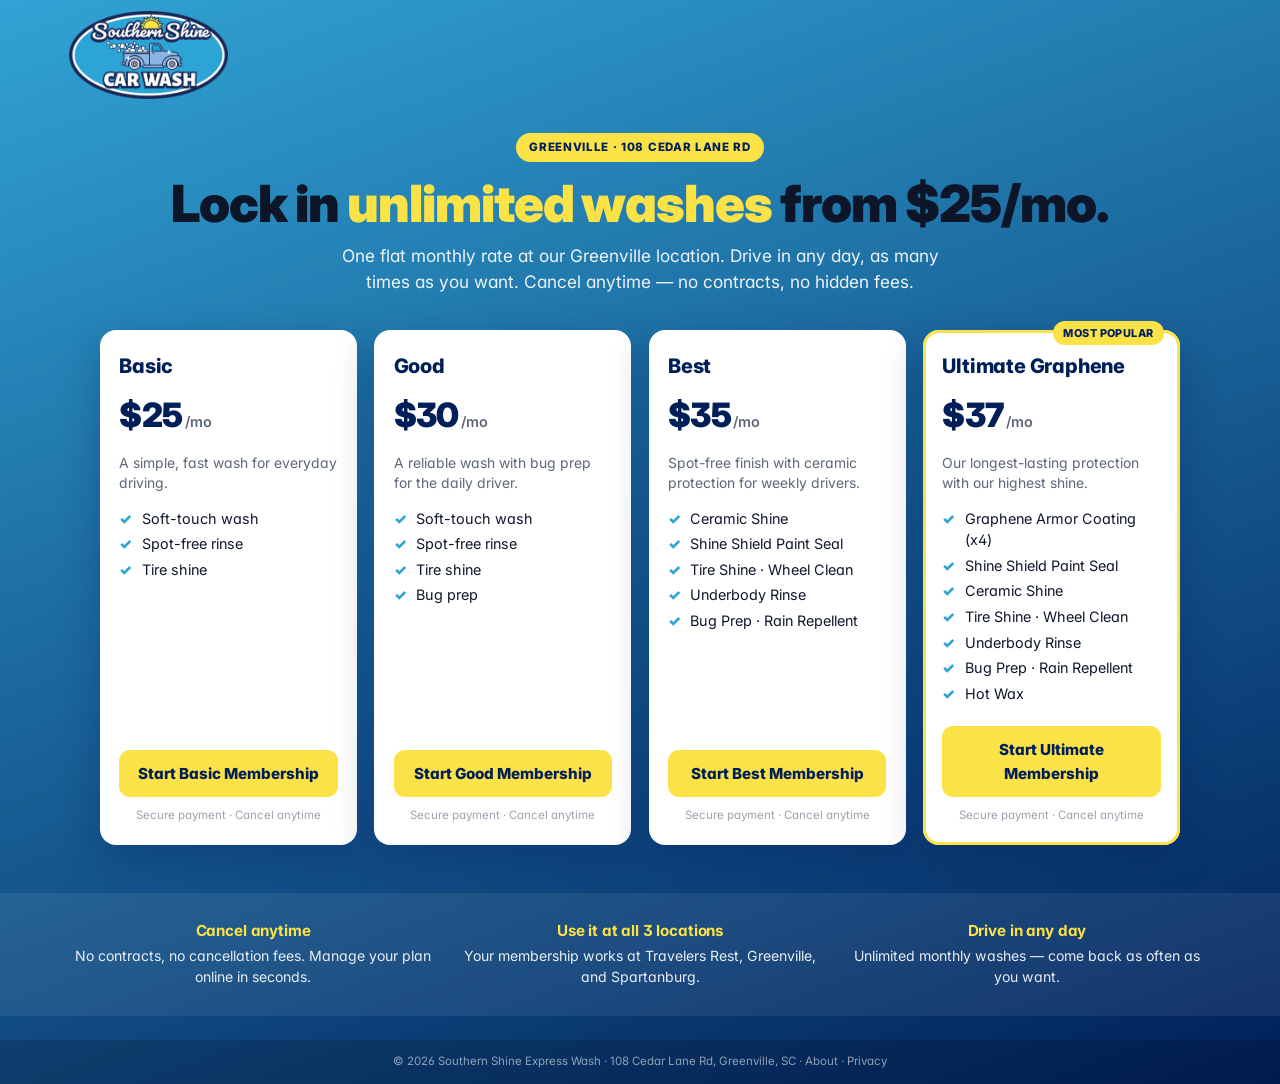
==== membership-greenville.html @ 7e774f45 "feat(membership): post-Free-Wash conversion pages (BENTON+SPAR vs Greenville) After Free Wash form s" ====
<!doctype html>
<html lang="en">
<head>
<meta charset="utf-8" />
<meta name="viewport" content="width=device-width, initial-scale=1" />
<title>Lock in Unlimited Washes — Greenville | Southern Shine Express</title>
<meta name="description" content="Your free wash is on its way. Lock in unlimited washes at our Greenville Cedar Lane location — Ultimate, Best, Good, or Basic from $25/mo. Cancel anytime." />
<meta name="color-scheme" content="light" />
<link rel="preconnect" href="https://fonts.googleapis.com" />
<link rel="preconnect" href="https://fonts.gstatic.com" crossorigin />
<link rel="stylesheet" href="https://fonts.googleapis.com/css2?family=Inter:wght@400;500;600;700;800;900&display=swap" />
<link rel="stylesheet" href="style.css" />

<!-- Tracking config (same as Free Wash page) -->
<script>
window.SS_TRACKING_CONFIG = {
  ENABLED: true,
  META_PIXEL_ID: "26802423279384269",
  GOOGLE_ADS_TAG_ID: "AW-18036476522",
};
</script>

<!-- Meta Pixel -->
<script>
(function(){
  if (!window.SS_TRACKING_CONFIG || !window.SS_TRACKING_CONFIG.ENABLED) return;
  !function(f,b,e,v,n,t,s){if(f.fbq)return;n=f.fbq=function(){n.callMethod?
  n.callMethod.apply(n,arguments):n.queue.push(arguments)};if(!f._fbq)f._fbq=n;
  n.push=n;n.loaded=!0;n.version='2.0';n.queue=[];t=b.createElement(e);t.async=!0;
  t.src=v;s=b.getElementsByTagName(e)[0];s.parentNode.insertBefore(t,s)}(window,
  document,'script','https://connect.facebook.net/en_US/fbevents.js');
  fbq('init', window.SS_TRACKING_CONFIG.META_PIXEL_ID);
  fbq('track', 'PageView');
})();
</script>

<!-- Google gtag -->
<script>
(function(){
  if (!window.SS_TRACKING_CONFIG || !window.SS_TRACKING_CONFIG.ENABLED) return;
  var s = document.createElement('script');
  s.async = true;
  s.src = 'https://www.googletagmanager.com/gtag/js?id=' + window.SS_TRACKING_CONFIG.GOOGLE_ADS_TAG_ID;
  document.head.appendChild(s);
  window.dataLayer = window.dataLayer || [];
  window.gtag = function(){ window.dataLayer.push(arguments); };
  gtag('js', new Date());
  gtag('config', window.SS_TRACKING_CONFIG.GOOGLE_ADS_TAG_ID);
})();
</script>

<style>
/* Greenville variant — identical styling to membership.html, only the
   plan grid contents (Basic instead of Better) differ. Any visual tweak
   should be mirrored across both files. */
html, body { margin: 0; padding: 0; }
body {
  background: linear-gradient(160deg, #31a3d4 0%, #001f59 100%);
  font-family: "Inter", -apple-system, BlinkMacSystemFont, "Segoe UI", Roboto, "Helvetica Neue", Arial, sans-serif;
  color: #fff;
  min-height: 100vh;
}

.site-header {
  padding: .7rem 0 !important;
  background: transparent !important;
  border-bottom: none !important;
  position: relative !important;
}
.site-header .container { display: flex; align-items: center; }
.site-header .brand-logo { height: 88px; width: auto; }
@media (max-width: 919px) { .site-header .brand-logo { height: 64px; } }

.container { max-width: 1180px; margin: 0 auto; padding: 0 1.2rem; }

.mb-hero { text-align: center; padding: 1.4rem 0 2.2rem; }
.mb-hero-eyebrow {
  display: inline-block; background: #fbe247; color: #001f59;
  padding: .35rem .85rem; border-radius: 999px;
  font-weight: 800; font-size: .72rem; letter-spacing: .06em;
  text-transform: uppercase; margin-bottom: .9rem;
}
.mb-hero h1 {
  font-size: clamp(2rem, 4.5vw, 3.2rem);
  font-weight: 900; line-height: 1.05;
  margin: 0 0 .8rem; letter-spacing: -.02em;
}
.mb-hero h1 .yellow { color: #fbe247; }
.mb-hero p {
  font-size: 1.08rem; line-height: 1.5;
  opacity: .92; margin: 0 auto; max-width: 640px;
}

.mb-plans { padding-bottom: 3rem; }
.mb-plans-grid {
  display: grid; grid-template-columns: 1fr; gap: 1.1rem;
  max-width: 1080px; margin: 0 auto;
}
@media (min-width: 720px) { .mb-plans-grid { grid-template-columns: repeat(2, 1fr); } }
@media (min-width: 1024px) { .mb-plans-grid { grid-template-columns: repeat(4, 1fr); } }

.mb-plan {
  background: #fff; color: #0f172a;
  border-radius: 16px; padding: 1.5rem 1.2rem 1.3rem;
  box-shadow: 0 14px 38px rgba(0, 31, 89, 0.32);
  display: flex; flex-direction: column;
  position: relative;
  transition: transform .15s, box-shadow .2s;
}
.mb-plan:hover { transform: translateY(-3px); box-shadow: 0 20px 46px rgba(0, 31, 89, 0.40); }
.mb-plan.featured { background: #fff; outline: 3px solid #fbe247; outline-offset: -3px; }
.mb-plan-badge {
  position: absolute; top: -.6rem; right: 1rem;
  background: #fbe247; color: #001f59;
  padding: .25rem .65rem; border-radius: 999px;
  font-size: .68rem; font-weight: 800; letter-spacing: .04em;
  text-transform: uppercase;
}
.mb-plan h3 { margin: 0 0 .35rem; font-size: 1.25rem; color: #001f59; font-weight: 800; }
.mb-plan .price { margin: .35rem 0 .8rem; font-size: 1.05rem; }
.mb-plan .price .amount { font-size: 2.1rem; font-weight: 900; color: #001f59; letter-spacing: -.02em; }
.mb-plan .price .per { font-size: .9rem; color: #5b6678; margin-left: .15rem; }
.mb-plan .who { font-size: .87rem; color: #5b6678; margin: 0 0 .9rem; line-height: 1.4; min-height: 2.5em; }
.mb-plan ul { list-style: none; padding: 0; margin: 0 0 1.1rem; font-size: .9rem; line-height: 1.5; flex-grow: 1; }
.mb-plan ul li { padding-left: 1.4rem; position: relative; margin-bottom: .25rem; }
.mb-plan ul li::before { content: '✓'; position: absolute; left: 0; top: 0; color: #31a3d4; font-weight: 900; }
.mb-plan .cta {
  display: block; text-align: center;
  background: #fbe247; color: #001f59;
  padding: 12px 16px; border-radius: 11px;
  font-size: .95rem; font-weight: 800;
  text-decoration: none; cursor: pointer;
  border: none; font-family: inherit; width: 100%;
  transition: transform .1s, box-shadow .15s;
}
.mb-plan .cta:hover { transform: translateY(-1px); box-shadow: 0 6px 14px rgba(251, 226, 71, .35); }
.mb-plan .fineprint { font-size: .72rem; color: #9ca3af; text-align: center; margin: .6rem 0 0; }

.mb-reassure {
  background: rgba(255, 255, 255, .07);
  padding: 1.8rem 0; margin-bottom: 1.5rem;
}
.mb-reassure-grid { display: grid; grid-template-columns: 1fr; gap: 1.2rem; text-align: center; }
@media (min-width: 720px) { .mb-reassure-grid { grid-template-columns: repeat(3, 1fr); } }
.mb-reassure h4 { font-size: .95rem; font-weight: 700; margin: 0 0 .3rem; color: #fbe247; }
.mb-reassure p { font-size: .88rem; line-height: 1.5; margin: 0; opacity: .9; }

.site-footer {
  background: rgba(0, 0, 0, .15);
  padding: .8rem 0;
  color: rgba(255, 255, 255, .55);
  font-size: .72rem; text-align: center;
}
.site-footer a, .site-footer a:link, .site-footer a:visited {
  color: inherit !important; font-size: inherit !important;
  text-decoration: none !important;
}
.site-footer a:hover { text-decoration: underline !important; }
</style>
</head>
<body>

<header class="site-header">
  <div class="container">
    <a class="brand" href="https://southernshineexpresswash.com" aria-label="Southern Shine Express home">
      <img src="images/logo.png" alt="Southern Shine Express" class="brand-logo" />
    </a>
  </div>
</header>

<main>
  <section class="mb-hero">
    <div class="container">
      <span class="mb-hero-eyebrow">Greenville · 108 Cedar Lane Rd</span>
      <h1>Lock in <span class="yellow">unlimited washes</span> from $25/mo.</h1>
      <p>One flat monthly rate at our Greenville location. Drive in any day, as many times as you want. Cancel anytime — no contracts, no hidden fees.</p>
    </div>
  </section>

  <section class="mb-plans">
    <div class="container">
      <div class="mb-plans-grid">

        <!-- BASIC (Greenville-only) -->
        <article class="mb-plan">
          <h3>Basic</h3>
          <p class="price"><span class="amount">$25</span><span class="per">/mo</span></p>
          <p class="who">A simple, fast wash for everyday driving.</p>
          <ul>
            <li>Soft-touch wash</li>
            <li>Spot-free rinse</li>
            <li>Tire shine</li>
          </ul>
          <!--
            TODO: replace data-sonnys-url="" with the Sonny's checkout URL for
                  the Basic plan (Greenville only, $25/mo). Greenville offers
                  this tier; Travelers Rest and Spartanburg do not.
          -->
          <a href="#" class="cta js-start-membership"
             data-plan-slug="basic-standard-greenville"
             data-plan-name="Basic"
             data-plan-price="25"
             data-plan-location="CEDAR"
             data-sonnys-url="">Start Basic Membership</a>
          <p class="fineprint">Secure payment · Cancel anytime</p>
        </article>

        <!-- GOOD -->
        <article class="mb-plan">
          <h3>Good</h3>
          <p class="price"><span class="amount">$30</span><span class="per">/mo</span></p>
          <p class="who">A reliable wash with bug prep for the daily driver.</p>
          <ul>
            <li>Soft-touch wash</li>
            <li>Spot-free rinse</li>
            <li>Tire shine</li>
            <li>Bug prep</li>
          </ul>
          <a href="#" class="cta js-start-membership"
             data-plan-slug="good-standard-greenville"
             data-plan-name="Good"
             data-plan-price="30"
             data-plan-location="CEDAR"
             data-sonnys-url="">Start Good Membership</a>
          <p class="fineprint">Secure payment · Cancel anytime</p>
        </article>

        <!-- BEST -->
        <article class="mb-plan">
          <h3>Best</h3>
          <p class="price"><span class="amount">$35</span><span class="per">/mo</span></p>
          <p class="who">Spot-free finish with ceramic protection for weekly drivers.</p>
          <ul>
            <li>Ceramic Shine</li>
            <li>Shine Shield Paint Seal</li>
            <li>Tire Shine · Wheel Clean</li>
            <li>Underbody Rinse</li>
            <li>Bug Prep · Rain Repellent</li>
          </ul>
          <a href="#" class="cta js-start-membership"
             data-plan-slug="best-standard-greenville"
             data-plan-name="Best"
             data-plan-price="35"
             data-plan-location="CEDAR"
             data-sonnys-url="">Start Best Membership</a>
          <p class="fineprint">Secure payment · Cancel anytime</p>
        </article>

        <!-- ULTIMATE (featured) -->
        <article class="mb-plan featured">
          <span class="mb-plan-badge">Most Popular</span>
          <h3>Ultimate Graphene</h3>
          <p class="price"><span class="amount">$37</span><span class="per">/mo</span></p>
          <p class="who">Our longest-lasting protection with our highest shine.</p>
          <ul>
            <li>Graphene Armor Coating (x4)</li>
            <li>Shine Shield Paint Seal</li>
            <li>Ceramic Shine</li>
            <li>Tire Shine · Wheel Clean</li>
            <li>Underbody Rinse</li>
            <li>Bug Prep · Rain Repellent</li>
            <li>Hot Wax</li>
          </ul>
          <a href="#" class="cta js-start-membership"
             data-plan-slug="ultimate-standard-greenville"
             data-plan-name="Ultimate Graphene"
             data-plan-price="37"
             data-plan-location="CEDAR"
             data-sonnys-url="">Start Ultimate Membership</a>
          <p class="fineprint">Secure payment · Cancel anytime</p>
        </article>

      </div>
    </div>
  </section>

  <section class="mb-reassure">
    <div class="container">
      <div class="mb-reassure-grid">
        <div>
          <h4>Cancel anytime</h4>
          <p>No contracts, no cancellation fees. Manage your plan online in seconds.</p>
        </div>
        <div>
          <h4>Use it at all 3 locations</h4>
          <p>Your membership works at Travelers Rest, Greenville, and Spartanburg.</p>
        </div>
        <div>
          <h4>Drive in any day</h4>
          <p>Unlimited monthly washes — come back as often as you want.</p>
        </div>
      </div>
    </div>
  </section>
</main>

<footer class="site-footer">
  <div class="container">
    © 2026 Southern Shine Express Wash · 108 Cedar Lane Rd, Greenville, SC ·
    <a href="https://www.southernshineexpresswash.com/about-us">About</a> ·
    <a href="https://www.southernshineexpresswash.com/privacy-policy">Privacy</a>
  </div>
</footer>

<script>
document.querySelectorAll('.js-start-membership').forEach(el => {
  el.addEventListener('click', function(ev) {
    ev.preventDefault();
    const url = this.getAttribute('data-sonnys-url') || '';
    const plan = this.getAttribute('data-plan-name') || 'this plan';
    const price = this.getAttribute('data-plan-price') || '';

    if (window.fbq) {
      try { fbq('track', 'InitiateCheckout', { content_name: plan, value: parseFloat(price), currency: 'USD' }); } catch (_) {}
    }

    if (url && url.trim()) {
      window.location.href = url;
    } else {
      alert(`Thanks for picking ${plan}! Checkout for this plan is being set up — call us at (864) 263-1077 to start your membership today, or visit any of our 3 locations.`);
    }
  });
});
</script>

</body>
</html>
---- style.css ----
:root {
  --ss-navy: #001f59;
  --ss-blue: #31a3d4;
  --ss-light-blue: #88b6e7;
  --ss-yellow: #fbe247;
  --ink: #0c1628;
  --body: #2b3446;
  --muted: #5b6678;
  --line: #e3e8f0;
  --bg: #f6f8fb;
  --white: #ffffff;
  --shadow-sm: 0 1px 2px rgba(12, 22, 40, 0.06), 0 2px 6px rgba(12, 22, 40, 0.05);
  --shadow-md: 0 4px 12px rgba(12, 22, 40, 0.08), 0 10px 30px rgba(12, 22, 40, 0.06);
  --radius: 14px;
  --radius-sm: 10px;
  --maxw: 1120px;
}

* { box-sizing: border-box; }
html { scroll-behavior: smooth; }
body {
  margin: 0;
  font-family: "Inter", -apple-system, BlinkMacSystemFont, "Segoe UI", Roboto, "Helvetica Neue", Arial, sans-serif;
  color: var(--body);
  background: var(--white);
  line-height: 1.55;
  -webkit-font-smoothing: antialiased;
  font-feature-settings: "cv11", "ss01";
}
img { max-width: 100%; display: block; }
a { color: var(--ss-navy); text-decoration: none; }
a:hover { text-decoration: underline; }

h1, h2, h3, h4 { color: var(--ink); margin: 0 0 .4em; line-height: 1.2; font-weight: 800; letter-spacing: -0.01em; }
h1 { font-size: clamp(2rem, 4.4vw, 3rem); }
h2 { font-size: clamp(1.5rem, 2.8vw, 2.1rem); }
h3 { font-size: 1.2rem; }
h4 { font-size: 1.15rem; }
p { margin: 0 0 .8em; }

.container { max-width: var(--maxw); margin: 0 auto; padding: 0 1.25rem; }

/* ---------- Buttons ---------- */
.btn {
  display: inline-block;
  font-weight: 700;
  text-align: center;
  padding: .8rem 1.2rem;
  border-radius: var(--radius-sm);
  border: 2px solid transparent;
  cursor: pointer;
  transition: transform .05s ease, box-shadow .15s ease, background .15s ease, color .15s ease;
  line-height: 1.1;
  font-size: 1rem;
}
.btn:hover { text-decoration: none; }
.btn:active { transform: translateY(1px); }
.btn-primary {
  background: var(--ss-yellow);
  color: var(--ss-navy);
  border-color: var(--ss-yellow);
  box-shadow: var(--shadow-sm);
}
.btn-primary:hover { background: #fde870; border-color: #fde870; }
.btn-outline {
  background: var(--white);
  color: var(--ss-navy);
  border-color: var(--ss-navy);
}
.btn-outline:hover { background: var(--ss-navy); color: var(--white); }
.btn-block { display: block; width: 100%; }
.btn-lg { padding: 1rem 1.6rem; font-size: 1.05rem; }

/* ---------- Header ---------- */
.site-header {
  position: sticky; top: 0; z-index: 50;
  background: var(--white);
  border-bottom: 1px solid var(--line);
}
.header-row {
  display: flex; align-items: center; justify-content: space-between;
  gap: 1rem; padding: .75rem 1.25rem;
}
.brand-logo { height: 44px; width: auto; }
.primary-nav { display: flex; align-items: center; gap: 1.25rem; }
.primary-nav a {
  color: var(--ink);
  font-weight: 600;
  padding: .4rem .2rem;
}
.primary-nav a:hover { color: var(--ss-blue); text-decoration: none; }
.primary-nav .nav-cta {
  background: var(--ss-navy);
  color: var(--white);
  padding: .55rem .95rem;
  border-radius: var(--radius-sm);
}
.primary-nav .nav-cta:hover { background: var(--ss-blue); color: var(--white); }

.nav-toggle {
  display: none;
  background: transparent; border: 0; padding: .5rem;
  cursor: pointer;
}
.nav-toggle span {
  display: block; width: 24px; height: 2px;
  background: var(--ink); margin: 5px 0; border-radius: 2px;
  transition: transform .2s ease, opacity .2s ease;
}

/* ---------- Hero ---------- */
.hero {
  background:
    radial-gradient(900px 400px at 85% 0%, rgba(49,163,212,.22), transparent 65%),
    radial-gradient(700px 400px at 10% 100%, rgba(251, 226, 71, 0.18), transparent 60%),
    linear-gradient(180deg, #eef5fb 0%, #ffffff 100%);
  padding: 3rem 0 3.5rem;
}
.hero-grid {
  display: grid; grid-template-columns: 1.15fr .85fr;
  gap: 2.5rem; align-items: center;
}
.eyebrow {
  display: inline-block;
  background: var(--ss-light-blue);
  color: var(--ss-navy);
  font-weight: 700;
  font-size: .85rem;
  padding: .3rem .7rem;
  border-radius: 999px;
  margin-bottom: .9rem;
  letter-spacing: .02em;
}
.eyebrow-alert {
  background: #ffeaa0;
  color: #6b4a00;
  border: 1px solid #f5dc5a;
}
.lede { font-size: 1.1rem; color: var(--body); max-width: 52ch; }

.benefits {
  list-style: none; padding: 0; margin: 1rem 0 1.5rem;
  display: grid; gap: .5rem;
}
.benefits li {
  display: flex; align-items: center; gap: .6rem;
  font-weight: 600; color: var(--ink);
}
.check {
  display: inline-flex; align-items: center; justify-content: center;
  width: 22px; height: 22px; border-radius: 999px;
  background: var(--ss-navy); color: var(--ss-yellow);
  font-size: .8rem; font-weight: 900;
}

.trust-strip {
  list-style: none; padding: 0; margin: 1.2rem 0 0;
  display: flex; flex-wrap: wrap; gap: 1rem 1.4rem;
  color: var(--muted); font-size: .95rem;
}
.trust-strip li { display: inline-flex; align-items: center; gap: .4rem; }

/* Hero featured card */
.hero-card {
  background: var(--white);
  border: 1px solid var(--line);
  border-radius: var(--radius);
  padding: 1.75rem 1.5rem 1.5rem;
  box-shadow: 0 18px 50px rgba(0, 31, 89, 0.14), 0 4px 10px rgba(0, 31, 89, 0.06);
  position: relative;
  text-align: center;
}
.hero-card h2 { font-size: 1.75rem; margin-bottom: .3rem; }
.hero-card .chip { align-self: center; }
.hero-card .price { margin: .3rem 0 .6rem; }
.hero-card .who { color: var(--muted); margin: 0 0 1.15rem; }
.hero-card .save-line { margin-bottom: 1rem; }
.mini-list { list-style: none; padding: 0; margin: 0 0 1.25rem; }
.mini-list li {
  padding: .35rem 0 .35rem 1.4rem;
  position: relative;
  color: var(--body);
  border-bottom: 1px dashed var(--line);
}
.mini-list li:last-child { border-bottom: 0; }
.mini-list li::before {
  content: "✓";
  position: absolute; left: 0; top: .35rem;
  color: var(--ss-blue); font-weight: 900;
}

.price .amount {
  font-size: 2.4rem; font-weight: 900; color: var(--ink);
  letter-spacing: -0.02em;
}
.price .per { color: var(--muted); margin-left: .2rem; font-weight: 600; }
.price .was {
  display: inline-block;
  color: var(--muted);
  text-decoration: line-through;
  font-weight: 700;
  font-size: 1.1rem;
  margin-right: .45rem;
  vertical-align: middle;
}
.save-line {
  font-size: .9rem; color: var(--muted); margin: -.2rem 0 .8rem;
}
.price-then {
  font-size: .92rem;
  color: var(--muted);
  text-align: center;
  margin: -.4rem 0 .7rem;
  line-height: 1.35;
}
.price-then strong { color: var(--ink); font-weight: 800; }
.pill-save {
  display: inline-block;
  background: #ffe2e2; color: #a11d1d;
  font-weight: 800; font-size: .75rem;
  padding: .2rem .55rem; border-radius: 999px;
  margin-right: .4rem;
  letter-spacing: .02em; text-transform: uppercase;
}
.ltd-footnote {
  text-align: center;
  color: var(--muted);
  margin: 1.5rem auto 0;
  max-width: 640px;
}
.ltd-footnote strong { color: var(--ink); }
.trial {
  background: #fff8c8;
  color: var(--ss-navy);
  border: 1px solid #f5dc5a;
  border-radius: var(--radius-sm);
  padding: .4rem .6rem;
  font-size: .95rem;
  margin: 0 0 .9rem;
}
.fineprint { color: var(--muted); font-size: .85rem; text-align: center; margin: .6rem 0 0; }

/* Tier icon (hero badge visual on every card) */
.tier-icon {
  display: flex;
  justify-content: center;
  align-items: center;
  margin: .2rem auto 1rem;
  width: 100%;
  max-width: 180px;
  aspect-ratio: 3 / 2;
}
.tier-icon img {
  max-width: 100%;
  max-height: 100%;
  height: auto;
  width: auto;
  display: block;
  filter: drop-shadow(0 4px 10px rgba(12, 22, 40, 0.15));
}
.tier-icon-lg { max-width: 200px; }

/* "Includes X wash" chip */
.chip {
  display: inline-block;
  font-size: .78rem;
  font-weight: 700;
  padding: .35rem .8rem;
  border-radius: 999px;
  letter-spacing: .03em;
  text-transform: uppercase;
  margin-bottom: .8rem;
}
.chip-incl {
  background: var(--ss-light-blue);
  color: var(--ss-navy);
}
.card-graphene .chip-incl { background: #fff3b0; color: #6b4a00; }
.card-ceramic .chip-incl { background: #ead0ff; color: #4a1d6b; }
.card-shine .chip-incl { background: #fff3b0; color: #6b4a00; }

/* Tier card variants — top accent strip */
.card-tier { position: relative; overflow: hidden; cursor: pointer; }
.card-tier::before {
  content: "";
  position: absolute; top: 0; left: 0; right: 0;
  height: 6px;
  background: var(--ss-navy);
}
.card-graphene::before { background: linear-gradient(90deg, #001f59 0%, #0a3387 100%); }
.card-ceramic::before { background: linear-gradient(90deg, #6b1d9a 0%, #b54fff 100%); }
.card-shine::before { background: linear-gradient(90deg, #f4c300 0%, #fbe247 100%); }

/* Corner-placed "Best Deal of the Year" / Save badge */
.badge-corner {
  position: absolute;
  top: 14px;
  right: 14px;
  display: inline-block;
  font-size: .7rem; font-weight: 800;
  padding: .3rem .6rem;
  border-radius: 999px;
  letter-spacing: .04em; text-transform: uppercase;
  z-index: 1;
}
.badge-corner.badge-popular { background: var(--ss-yellow); color: var(--ss-navy); }
.badge-corner.badge-sale { background: var(--ss-navy); color: var(--white); }

/* Feature list (per-tier bullets) */
.feature-list {
  list-style: none; padding: 0; margin: 0 0 1.1rem;
  display: grid;
  grid-template-columns: 1fr;
  gap: 0;
}
.feature-list li {
  padding: .5rem 0 .5rem 1.6rem;
  position: relative;
  color: var(--ink);
  font-size: .92rem;
  font-weight: 500;
  border-bottom: 1px solid rgba(12, 22, 40, 0.06);
}
.feature-list li:last-child { border-bottom: 0; }
.feature-list li::before {
  content: "";
  position: absolute; left: 0; top: 50%;
  transform: translateY(-50%);
  width: 18px; height: 18px;
  border-radius: 999px;
  background: var(--ss-blue);
  background-image: url("data:image/svg+xml;utf8,<svg xmlns='http://www.w3.org/2000/svg' viewBox='0 0 20 20' fill='white'><path d='M7.5 13.6L4.1 10.2l-1.4 1.4 4.8 4.8 10-10L16.1 5z'/></svg>");
  background-repeat: no-repeat;
  background-position: center;
  background-size: 14px 14px;
}
.card-graphene .feature-list li::before { background-color: var(--ss-navy); }
.card-ceramic .feature-list li::before { background-color: #8a2bc4; }
.card-shine .feature-list li::before { background-color: #d4a900; }

/* Badges */
.badge {
  display: inline-block;
  font-size: .75rem; font-weight: 800;
  padding: .25rem .55rem;
  border-radius: 999px;
  letter-spacing: .04em; text-transform: uppercase;
  margin-bottom: .6rem;
}
.badge-popular {
  background: var(--ss-yellow); color: var(--ss-navy);
}
.badge-sale {
  background: #ffe2e2; color: #a11d1d;
}
.badge-founder {
  background: var(--ss-navy); color: var(--ss-yellow);
}

/* ---------- Section heads ---------- */
.section-head { text-align: center; max-width: 780px; margin: 0 auto 2.5rem; }
.section-head h2 { font-size: clamp(1.7rem, 3.2vw, 2.4rem); }
.section-head p { color: var(--muted); font-size: 1.05rem; }
.section-head .badge { margin-bottom: 1rem; font-size: .8rem; padding: .4rem .8rem; }

/* ---------- Plans ---------- */
.plans { padding: 3.5rem 0; background: var(--bg); }
.plans-hero {
  background:
    radial-gradient(900px 400px at 85% 0%, rgba(49,163,212,.22), transparent 65%),
    radial-gradient(700px 400px at 10% 100%, rgba(251, 226, 71, 0.15), transparent 60%),
    linear-gradient(180deg, #eef5fb 0%, #f6f8fb 100%);
  padding-top: 2.5rem;
}
.plans-hero .section-head { margin-bottom: 2rem; }
.plans-hero .section-head h1 {
  font-size: clamp(1.8rem, 3.4vw, 2.5rem);
  color: var(--ink);
  line-height: 1.15;
  letter-spacing: -0.01em;
  margin: 0 0 .5rem;
}
.group { margin-bottom: 2.5rem; }
.group-head { margin-bottom: 1.25rem; }
.group-head h3 {
  display: inline-block;
  background: var(--ss-navy); color: var(--white);
  padding: .35rem .8rem;
  border-radius: 999px;
  font-size: .95rem;
  margin-bottom: .5rem;
}
.group-head p { color: var(--muted); margin: 0; }

.cards {
  display: grid;
  grid-template-columns: repeat(3, 1fr);
  gap: 1.25rem;
}
.cards-4 { grid-template-columns: repeat(4, 1fr); }

.card {
  background: var(--white);
  border: 1px solid var(--line);
  border-radius: var(--radius);
  padding: 1.5rem 1.35rem 1.35rem;
  box-shadow: var(--shadow-sm);
  display: flex; flex-direction: column;
  position: relative;
  transition: transform .2s ease, box-shadow .2s ease;
}
.card:hover {
  transform: translateY(-3px);
  box-shadow: var(--shadow-md);
}
.card h4 {
  margin: 0 0 .45rem;
  font-size: 1.35rem;
  text-align: center;
}
.card .chip { align-self: center; }
.card .price { margin: .2rem 0 .7rem; text-align: center; }
.card .who {
  color: var(--muted);
  font-size: .95rem;
  text-align: center;
  margin: 0 0 1.1rem;
  min-height: 2.8em;
}
.card .fineprint { margin-top: .7rem; }
.card .btn { margin-top: auto; }

.card-featured {
  border: 2px solid var(--ss-navy);
  box-shadow: 0 14px 40px rgba(0, 31, 89, 0.18);
  transform: translateY(-8px);
}
.card-featured:hover { transform: translateY(-11px); }
.card-featured .btn-outline { background: var(--ss-navy); color: var(--white); }

/* Founder ribbon */
.founder {
  background: linear-gradient(135deg, var(--ss-navy) 0%, #0a3387 100%);
  color: var(--white);
  border-radius: var(--radius);
  padding: 1.5rem;
  display: flex; align-items: center; justify-content: space-between;
  gap: 1.5rem; margin-top: 1rem;
}
.founder h3 { color: var(--white); margin-bottom: .2rem; }
.founder p { color: #dbe6ff; margin: 0; }
.founder .btn-primary { flex-shrink: 0; }

/* ---------- Reassure strip ---------- */
.reassure {
  background: var(--ss-navy);
  color: var(--white);
  padding: 2.25rem 0;
}
.reassure h3 { color: var(--ss-yellow); }
.reassure p { color: #dbe6ff; margin: 0; }
.reassure-grid {
  display: grid; grid-template-columns: repeat(3, 1fr); gap: 1.5rem;
}

/* ---------- Locations ---------- */
.locations { padding: 3.5rem 0; }
.loc-grid {
  display: grid; grid-template-columns: repeat(3, 1fr); gap: 1rem;
}
.loc-card {
  background: var(--white);
  border: 1px solid var(--line);
  border-radius: var(--radius);
  padding: 1.25rem;
  text-align: center;
  box-shadow: var(--shadow-sm);
}
.loc-card h3 { margin-bottom: .1rem; }
.loc-card p { color: var(--muted); margin: 0; }

/* ---------- FAQ ---------- */
.faq { padding: 3.5rem 0; background: var(--bg); }
.faq-grid { display: grid; gap: .6rem; max-width: 780px; margin: 0 auto; }
details {
  background: var(--white);
  border: 1px solid var(--line);
  border-radius: var(--radius-sm);
  padding: .9rem 1.1rem;
  box-shadow: var(--shadow-sm);
}
details + details { margin-top: 0; }
summary {
  cursor: pointer;
  font-weight: 700;
  color: var(--ink);
  list-style: none;
  display: flex; align-items: center; justify-content: space-between;
}
summary::after {
  content: "+"; color: var(--ss-blue); font-weight: 900; font-size: 1.3rem;
  transition: transform .2s ease;
}
details[open] summary::after { content: "−"; }
details p { margin: .6rem 0 0; color: var(--body); }
.faq-list {
  margin: .6rem 0 0;
  padding: 0 0 0 1.2rem;
  color: var(--body);
}
.faq-list li { padding: .15rem 0; }
.faq-link {
  display: inline-block;
  margin-top: .3rem;
  font-weight: 700;
  color: var(--ss-navy);
  border-bottom: 2px solid var(--ss-yellow);
  padding-bottom: 1px;
}
.faq-link:hover { text-decoration: none; border-bottom-color: var(--ss-blue); }

/* ---------- CTA banner ---------- */
.cta-banner {
  background: linear-gradient(135deg, var(--ss-blue) 0%, var(--ss-navy) 100%);
  color: var(--white);
  padding: 2.5rem 0;
}
.cta-row {
  display: flex; align-items: center; justify-content: space-between;
  gap: 1.5rem;
}
.cta-banner h2 { color: var(--white); margin: 0 0 .2rem; }
.cta-banner p { margin: 0; color: #e3eefc; }

/* ---------- Footer ---------- */
.site-footer {
  background: #0a1224; color: #c7cfdd; padding: 1.5rem 0;
}
.footer-row {
  display: flex; align-items: center; justify-content: space-between;
  gap: 1rem; flex-wrap: wrap;
}
.footer-row p { margin: 0; font-size: .9rem; }
.site-footer nav { display: flex; gap: 1.2rem; }
.site-footer a { color: #c7cfdd; font-size: .9rem; }
.site-footer a:hover { color: var(--white); }

/* ---------- Responsive ---------- */
@media (max-width: 960px) {
  .hero-grid { grid-template-columns: 1fr; gap: 1.5rem; }
  .cards, .cards-4 { grid-template-columns: repeat(2, 1fr); }
  .reassure-grid { grid-template-columns: 1fr; text-align: left; }
  .loc-grid { grid-template-columns: 1fr; }
  .founder { flex-direction: column; align-items: flex-start; text-align: left; }
  .cta-row { flex-direction: column; align-items: flex-start; }
  .card-featured { transform: none; }
}

@media (max-width: 640px) {
  .hero { padding: 1.5rem 0 2rem; }
  .brand-logo { height: 38px; }
  .primary-nav {
    display: none;
    position: absolute; top: 100%; left: 0; right: 0;
    background: var(--white);
    border-bottom: 1px solid var(--line);
    flex-direction: column; align-items: stretch;
    padding: .5rem 1rem 1rem;
    gap: .25rem;
    box-shadow: var(--shadow-md);
  }
  .primary-nav.open { display: flex; }
  .primary-nav a { padding: .75rem .25rem; border-bottom: 1px solid var(--line); }
  .primary-nav .nav-cta {
    text-align: center; margin-top: .5rem; border-bottom: 0;
  }
  .nav-toggle { display: block; }
  .site-header { position: relative; }
  .cards, .cards-4 { grid-template-columns: 1fr; }
  h1 { font-size: 1.9rem; }
  .btn-lg { width: 100%; }
  .footer-row { flex-direction: column; align-items: flex-start; }
}

/* ───────── Signup Modal ───────── */
.signup-overlay {
  position: fixed;
  inset: 0;
  background: rgba(8, 16, 36, 0.62);
  display: flex;
  align-items: flex-start;
  justify-content: center;
  padding: 4vh 1rem 1rem;
  overflow-y: auto;
  z-index: 100;
  animation: signup-fade .15s ease-out;
}
.signup-overlay[hidden] { display: none; }
body.signup-open { overflow: hidden; }

.signup-modal {
  background: var(--white);
  width: 100%;
  max-width: 540px;
  border-radius: var(--radius);
  box-shadow: var(--shadow-md);
  padding: 1.75rem 1.75rem 1.5rem;
  position: relative;
  animation: signup-pop .18s ease-out;
}

.signup-close {
  position: absolute;
  top: .65rem;
  right: .85rem;
  width: 2rem;
  height: 2rem;
  border: none;
  background: transparent;
  font-size: 1.6rem;
  color: var(--muted);
  cursor: pointer;
  border-radius: 50%;
  line-height: 1;
}
.signup-close:hover { background: var(--bg); color: var(--ink); }

.signup-head { margin-bottom: 1.25rem; }
.signup-eyebrow {
  display: inline-block;
  background: var(--ss-yellow);
  color: var(--ss-navy);
  font-weight: 700;
  font-size: .78rem;
  letter-spacing: .04em;
  text-transform: uppercase;
  padding: .25rem .55rem;
  border-radius: 6px;
  margin-bottom: .65rem;
}
.signup-head h2 {
  font-size: 1.35rem;
  margin-bottom: .35rem;
}
.signup-head h2 .signup-plan-name { color: var(--ss-blue); }
.signup-sub {
  color: var(--muted);
  font-size: .92rem;
  margin: 0;
}

.signup-grid {
  display: grid;
  grid-template-columns: 1fr 1fr;
  gap: .85rem;
  margin-bottom: 1rem;
}
.signup-field {
  display: flex;
  flex-direction: column;
  font-size: .85rem;
  color: var(--ink);
  font-weight: 600;
}
.signup-field-full { grid-column: 1 / -1; }
.signup-field span { margin-bottom: .3rem; }
.signup-field input {
  font: inherit;
  font-weight: 400;
  padding: .65rem .75rem;
  border: 1.5px solid var(--line);
  border-radius: var(--radius-sm);
  background: var(--white);
  color: var(--ink);
  transition: border-color .15s ease, box-shadow .15s ease;
}
.signup-field input:focus {
  outline: none;
  border-color: var(--ss-blue);
  box-shadow: 0 0 0 3px rgba(49, 163, 212, 0.18);
}

.signup-error {
  background: #fff3f3;
  color: #b3261e;
  padding: .65rem .8rem;
  border-radius: var(--radius-sm);
  font-size: .9rem;
  margin: 0 0 .85rem;
  border: 1px solid #f3cbc8;
}

.signup-submit { margin-bottom: .75rem; }
.signup-submit:disabled { opacity: .7; cursor: progress; }
.signup-submit-spinner { display: inline-block; }

.signup-fine {
  font-size: .8rem;
  color: var(--muted);
  text-align: center;
  margin: 0;
}

@keyframes signup-fade { from { opacity: 0; } to { opacity: 1; } }
@keyframes signup-pop {
  from { opacity: 0; transform: translateY(8px); }
  to   { opacity: 1; transform: translateY(0); }
}

@media (max-width: 480px) {
  .signup-modal { padding: 1.25rem 1.25rem 1rem; }
  .signup-grid { grid-template-columns: 1fr; gap: .65rem; }
  .signup-head h2 { font-size: 1.2rem; }
}
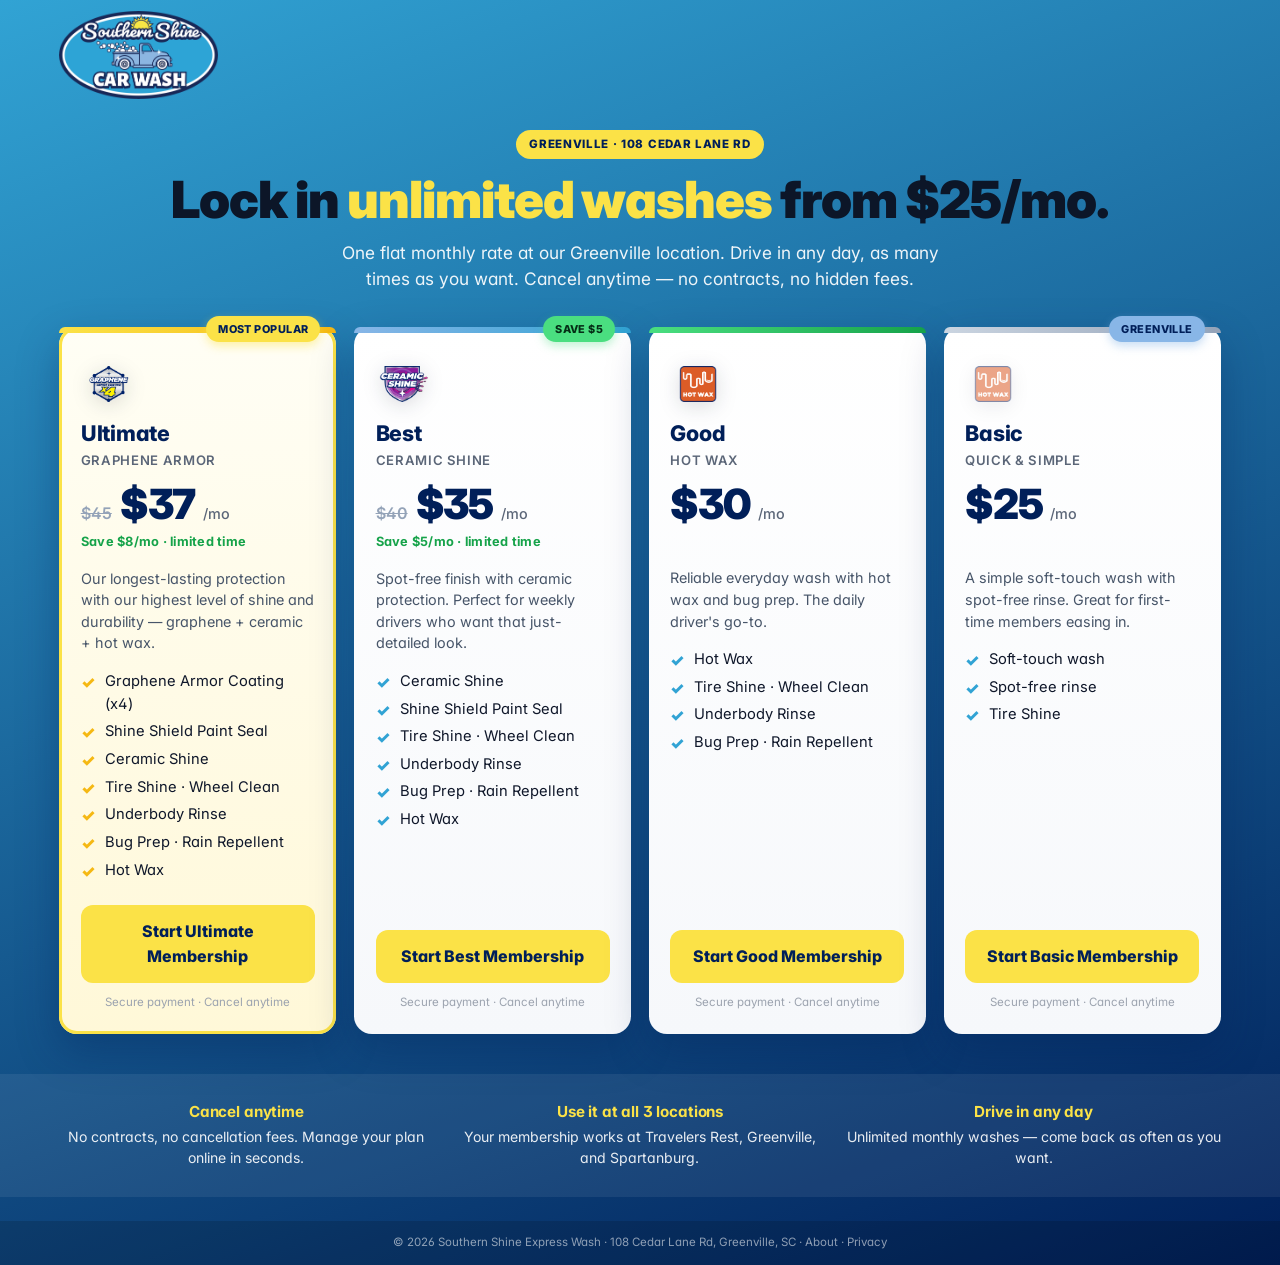
==== commit 486d08aa: "ui(membership): polish cards + reorder Ultimate→cheapest + wire real SKUs Per user 2026-05-27: cards" ====
--- a/membership-greenville.html
+++ b/membership-greenville.html
@@ -4,14 +4,14 @@
 <meta charset="utf-8" />
 <meta name="viewport" content="width=device-width, initial-scale=1" />
 <title>Lock in Unlimited Washes — Greenville | Southern Shine Express</title>
-<meta name="description" content="Your free wash is on its way. Lock in unlimited washes at our Greenville Cedar Lane location — Ultimate, Best, Good, or Basic from $25/mo. Cancel anytime." />
+<meta name="description" content="Your free wash is on its way. Lock in unlimited washes at our Greenville location — Ultimate $37, Best $35, Good $30, or Basic $25/mo. Cancel anytime." />
 <meta name="color-scheme" content="light" />
 <link rel="preconnect" href="https://fonts.googleapis.com" />
 <link rel="preconnect" href="https://fonts.gstatic.com" crossorigin />
 <link rel="stylesheet" href="https://fonts.googleapis.com/css2?family=Inter:wght@400;500;600;700;800;900&display=swap" />
 <link rel="stylesheet" href="style.css" />
 
-<!-- Tracking config (same as Free Wash page) -->
+<!-- Tracking config -->
 <script>
 window.SS_TRACKING_CONFIG = {
   ENABLED: true,
@@ -19,8 +19,6 @@
   GOOGLE_ADS_TAG_ID: "AW-18036476522",
 };
 </script>
-
-<!-- Meta Pixel -->
 <script>
 (function(){
   if (!window.SS_TRACKING_CONFIG || !window.SS_TRACKING_CONFIG.ENABLED) return;
@@ -33,13 +31,10 @@
   fbq('track', 'PageView');
 })();
 </script>
-
-<!-- Google gtag -->
 <script>
 (function(){
   if (!window.SS_TRACKING_CONFIG || !window.SS_TRACKING_CONFIG.ENABLED) return;
-  var s = document.createElement('script');
-  s.async = true;
+  var s = document.createElement('script'); s.async = true;
   s.src = 'https://www.googletagmanager.com/gtag/js?id=' + window.SS_TRACKING_CONFIG.GOOGLE_ADS_TAG_ID;
   document.head.appendChild(s);
   window.dataLayer = window.dataLayer || [];
@@ -50,30 +45,25 @@
 </script>
 
 <style>
-/* Greenville variant — identical styling to membership.html, only the
-   plan grid contents (Basic instead of Better) differ. Any visual tweak
-   should be mirrored across both files. */
+/* Identical CSS to membership.html — keep these two in sync when tweaking */
 html, body { margin: 0; padding: 0; }
 body {
   background: linear-gradient(160deg, #31a3d4 0%, #001f59 100%);
   font-family: "Inter", -apple-system, BlinkMacSystemFont, "Segoe UI", Roboto, "Helvetica Neue", Arial, sans-serif;
-  color: #fff;
-  min-height: 100vh;
+  color: #fff; min-height: 100vh;
 }
 
 .site-header {
-  padding: .7rem 0 !important;
-  background: transparent !important;
-  border-bottom: none !important;
-  position: relative !important;
+  padding: .7rem 0 !important; background: transparent !important;
+  border-bottom: none !important; position: relative !important;
 }
 .site-header .container { display: flex; align-items: center; }
 .site-header .brand-logo { height: 88px; width: auto; }
 @media (max-width: 919px) { .site-header .brand-logo { height: 64px; } }
 
-.container { max-width: 1180px; margin: 0 auto; padding: 0 1.2rem; }
-
-.mb-hero { text-align: center; padding: 1.4rem 0 2.2rem; }
+.container { max-width: 1200px; margin: 0 auto; padding: 0 1.2rem; }
+
+.mb-hero { text-align: center; padding: 1.2rem 0 2.2rem; }
 .mb-hero-eyebrow {
   display: inline-block; background: #fbe247; color: #001f59;
   padding: .35rem .85rem; border-radius: 999px;
@@ -86,55 +76,131 @@
   margin: 0 0 .8rem; letter-spacing: -.02em;
 }
 .mb-hero h1 .yellow { color: #fbe247; }
-.mb-hero p {
-  font-size: 1.08rem; line-height: 1.5;
-  opacity: .92; margin: 0 auto; max-width: 640px;
-}
-
-.mb-plans { padding-bottom: 3rem; }
+.mb-hero p { font-size: 1.08rem; line-height: 1.5; opacity: .92; margin: 0 auto; max-width: 640px; }
+
+.mb-plans { padding-bottom: 2.5rem; }
 .mb-plans-grid {
   display: grid; grid-template-columns: 1fr; gap: 1.1rem;
-  max-width: 1080px; margin: 0 auto;
+  max-width: 1180px; margin: 0 auto;
 }
 @media (min-width: 720px) { .mb-plans-grid { grid-template-columns: repeat(2, 1fr); } }
 @media (min-width: 1024px) { .mb-plans-grid { grid-template-columns: repeat(4, 1fr); } }
 
 .mb-plan {
-  background: #fff; color: #0f172a;
-  border-radius: 16px; padding: 1.5rem 1.2rem 1.3rem;
-  box-shadow: 0 14px 38px rgba(0, 31, 89, 0.32);
+  background: linear-gradient(180deg, #ffffff 0%, #f6f8fb 100%);
+  color: #0f172a; border-radius: 18px;
+  padding: 1.6rem 1.35rem 1.4rem;
+  box-shadow: 0 16px 40px rgba(0, 31, 89, 0.34);
   display: flex; flex-direction: column;
-  position: relative;
-  transition: transform .15s, box-shadow .2s;
-}
-.mb-plan:hover { transform: translateY(-3px); box-shadow: 0 20px 46px rgba(0, 31, 89, 0.40); }
-.mb-plan.featured { background: #fff; outline: 3px solid #fbe247; outline-offset: -3px; }
+  position: relative; overflow: visible;
+  transition: transform .15s ease, box-shadow .2s ease;
+}
+.mb-plan:hover { transform: translateY(-4px); box-shadow: 0 24px 52px rgba(0, 31, 89, 0.42); }
+
+.mb-plan::before {
+  content: ''; position: absolute; top: 0; left: 0; right: 0;
+  height: 6px; border-radius: 18px 18px 0 0;
+  background: #c7cfdd;
+}
+.mb-plan.tier-ultimate::before { background: linear-gradient(90deg, #fbe247 0%, #f5b813 100%); }
+.mb-plan.tier-best::before     { background: linear-gradient(90deg, #88b6e7 0%, #31a3d4 100%); }
+.mb-plan.tier-good::before     { background: linear-gradient(90deg, #4ade80 0%, #16a34a 100%); }
+.mb-plan.tier-basic::before    { background: linear-gradient(90deg, #cbd5e1 0%, #94a3b8 100%); }
+
+.mb-plan.featured {
+  outline: 3px solid #fbe247; outline-offset: -3px;
+  background: linear-gradient(180deg, #fffef5 0%, #fff8d8 100%);
+}
+
 .mb-plan-badge {
-  position: absolute; top: -.6rem; right: 1rem;
+  position: absolute; top: -.7rem; right: 1rem;
   background: #fbe247; color: #001f59;
-  padding: .25rem .65rem; border-radius: 999px;
+  padding: .3rem .75rem; border-radius: 999px;
   font-size: .68rem; font-weight: 800; letter-spacing: .04em;
   text-transform: uppercase;
-}
-.mb-plan h3 { margin: 0 0 .35rem; font-size: 1.25rem; color: #001f59; font-weight: 800; }
-.mb-plan .price { margin: .35rem 0 .8rem; font-size: 1.05rem; }
-.mb-plan .price .amount { font-size: 2.1rem; font-weight: 900; color: #001f59; letter-spacing: -.02em; }
-.mb-plan .price .per { font-size: .9rem; color: #5b6678; margin-left: .15rem; }
-.mb-plan .who { font-size: .87rem; color: #5b6678; margin: 0 0 .9rem; line-height: 1.4; min-height: 2.5em; }
-.mb-plan ul { list-style: none; padding: 0; margin: 0 0 1.1rem; font-size: .9rem; line-height: 1.5; flex-grow: 1; }
-.mb-plan ul li { padding-left: 1.4rem; position: relative; margin-bottom: .25rem; }
-.mb-plan ul li::before { content: '✓'; position: absolute; left: 0; top: 0; color: #31a3d4; font-weight: 900; }
+  box-shadow: 0 4px 10px rgba(251, 226, 71, .45);
+}
+.mb-plan-badge.badge-save {
+  background: #4ade80; color: #052e16;
+  box-shadow: 0 4px 10px rgba(74, 222, 128, .35);
+}
+.mb-plan-badge.badge-loc {
+  background: #88b6e7; color: #001f59;
+  box-shadow: 0 4px 10px rgba(136, 182, 231, .45);
+}
+
+.mb-plan .tier-icon {
+  width: 56px; height: 56px; margin: .2rem 0 .6rem;
+  display: flex; align-items: center; justify-content: center;
+}
+.mb-plan .tier-icon img { max-width: 100%; max-height: 100%; }
+
+.mb-plan h3 {
+  margin: 0 0 .15rem; font-size: 1.35rem;
+  color: #001f59; font-weight: 800; letter-spacing: -.01em;
+}
+.mb-plan .headline {
+  font-size: .82rem; color: #5b6678; margin: 0 0 .9rem;
+  font-weight: 600; text-transform: uppercase; letter-spacing: .05em;
+}
+
+.mb-plan .price-row {
+  display: flex; align-items: baseline; gap: .5rem;
+  margin: 0 0 .35rem;
+}
+.mb-plan .price-row .was {
+  text-decoration: line-through; color: #94a3b8;
+  font-size: 1rem; font-weight: 600;
+}
+.mb-plan .price-row .amount {
+  font-size: 2.6rem; font-weight: 900;
+  color: #001f59; letter-spacing: -.03em; line-height: 1;
+}
+.mb-plan .price-row .per {
+  font-size: .9rem; color: #5b6678; font-weight: 500;
+}
+.mb-plan .save-line {
+  font-size: .8rem; color: #16a34a; font-weight: 700;
+  margin: 0 0 1rem; letter-spacing: .02em;
+}
+.mb-plan .save-line.placeholder { color: transparent; user-select: none; }
+
+.mb-plan .who {
+  font-size: .9rem; color: #475569;
+  margin: 0 0 1rem; line-height: 1.5; min-height: 2.7em;
+}
+
+.mb-plan ul {
+  list-style: none; padding: 0; margin: 0 0 1.2rem;
+  font-size: .92rem; line-height: 1.55; flex-grow: 1;
+}
+.mb-plan ul li {
+  padding-left: 1.5rem; position: relative;
+  margin-bottom: .3rem; color: #0f172a;
+}
+.mb-plan ul li::before {
+  content: '✓'; position: absolute; left: 0; top: 0;
+  color: #31a3d4; font-weight: 900; font-size: 1rem;
+}
+.mb-plan.featured ul li::before { color: #f5b813; }
+
 .mb-plan .cta {
   display: block; text-align: center;
   background: #fbe247; color: #001f59;
-  padding: 12px 16px; border-radius: 11px;
-  font-size: .95rem; font-weight: 800;
+  padding: 14px 18px; border-radius: 12px;
+  font-size: 1rem; font-weight: 800;
   text-decoration: none; cursor: pointer;
   border: none; font-family: inherit; width: 100%;
   transition: transform .1s, box-shadow .15s;
 }
-.mb-plan .cta:hover { transform: translateY(-1px); box-shadow: 0 6px 14px rgba(251, 226, 71, .35); }
-.mb-plan .fineprint { font-size: .72rem; color: #9ca3af; text-align: center; margin: .6rem 0 0; }
+.mb-plan .cta:hover {
+  transform: translateY(-1px);
+  box-shadow: 0 6px 14px rgba(251, 226, 71, .45);
+}
+.mb-plan .fineprint {
+  font-size: .72rem; color: #9ca3af;
+  text-align: center; margin: .7rem 0 0;
+}
 
 .mb-reassure {
   background: rgba(255, 255, 255, .07);
@@ -181,77 +247,18 @@
     <div class="container">
       <div class="mb-plans-grid">
 
-        <!-- BASIC (Greenville-only) -->
-        <article class="mb-plan">
-          <h3>Basic</h3>
-          <p class="price"><span class="amount">$25</span><span class="per">/mo</span></p>
-          <p class="who">A simple, fast wash for everyday driving.</p>
-          <ul>
-            <li>Soft-touch wash</li>
-            <li>Spot-free rinse</li>
-            <li>Tire shine</li>
-          </ul>
-          <!--
-            TODO: replace data-sonnys-url="" with the Sonny's checkout URL for
-                  the Basic plan (Greenville only, $25/mo). Greenville offers
-                  this tier; Travelers Rest and Spartanburg do not.
-          -->
-          <a href="#" class="cta js-start-membership"
-             data-plan-slug="basic-standard-greenville"
-             data-plan-name="Basic"
-             data-plan-price="25"
-             data-plan-location="CEDAR"
-             data-sonnys-url="">Start Basic Membership</a>
-          <p class="fineprint">Secure payment · Cancel anytime</p>
-        </article>
-
-        <!-- GOOD -->
-        <article class="mb-plan">
-          <h3>Good</h3>
-          <p class="price"><span class="amount">$30</span><span class="per">/mo</span></p>
-          <p class="who">A reliable wash with bug prep for the daily driver.</p>
-          <ul>
-            <li>Soft-touch wash</li>
-            <li>Spot-free rinse</li>
-            <li>Tire shine</li>
-            <li>Bug prep</li>
-          </ul>
-          <a href="#" class="cta js-start-membership"
-             data-plan-slug="good-standard-greenville"
-             data-plan-name="Good"
-             data-plan-price="30"
-             data-plan-location="CEDAR"
-             data-sonnys-url="">Start Good Membership</a>
-          <p class="fineprint">Secure payment · Cancel anytime</p>
-        </article>
-
-        <!-- BEST -->
-        <article class="mb-plan">
-          <h3>Best</h3>
-          <p class="price"><span class="amount">$35</span><span class="per">/mo</span></p>
-          <p class="who">Spot-free finish with ceramic protection for weekly drivers.</p>
-          <ul>
-            <li>Ceramic Shine</li>
-            <li>Shine Shield Paint Seal</li>
-            <li>Tire Shine · Wheel Clean</li>
-            <li>Underbody Rinse</li>
-            <li>Bug Prep · Rain Repellent</li>
-          </ul>
-          <a href="#" class="cta js-start-membership"
-             data-plan-slug="best-standard-greenville"
-             data-plan-name="Best"
-             data-plan-price="35"
-             data-plan-location="CEDAR"
-             data-sonnys-url="">Start Best Membership</a>
-          <p class="fineprint">Secure payment · Cancel anytime</p>
-        </article>
-
-        <!-- ULTIMATE (featured) -->
-        <article class="mb-plan featured">
+        <!-- ───────── ULTIMATE — most expensive on LEFT ───────── -->
+        <article class="mb-plan featured tier-ultimate">
           <span class="mb-plan-badge">Most Popular</span>
-          <h3>Ultimate Graphene</h3>
-          <p class="price"><span class="amount">$37</span><span class="per">/mo</span></p>
-          <p class="who">Our longest-lasting protection with our highest shine.</p>
+          <div class="tier-icon"><img src="images/graphene-icon.png" alt="Graphene Armor Coating" /></div>
+          <h3>Ultimate</h3>
+          <p class="headline">Graphene Armor</p>
+          <p class="price-row">
+            <span class="was">$45</span>
+            <span class="amount">$37</span><span class="per">/mo</span>
+          </p>
+          <p class="save-line">Save $8/mo · limited time</p>
+          <p class="who">Our longest-lasting protection with our highest level of shine and durability — graphene + ceramic + hot wax.</p>
           <ul>
             <li>Graphene Armor Coating (x4)</li>
             <li>Shine Shield Paint Seal</li>
@@ -262,11 +269,74 @@
             <li>Hot Wax</li>
           </ul>
           <a href="#" class="cta js-start-membership"
-             data-plan-slug="ultimate-standard-greenville"
-             data-plan-name="Ultimate Graphene"
-             data-plan-price="37"
-             data-plan-location="CEDAR"
-             data-sonnys-url="">Start Ultimate Membership</a>
+             data-plan-slug="ultimate-off" data-plan-name="Ultimate Plan" data-plan-price="37">Start Ultimate Membership</a>
+          <p class="fineprint">Secure payment · Cancel anytime</p>
+        </article>
+
+        <!-- ───────── BEST ───────── -->
+        <article class="mb-plan tier-best">
+          <span class="mb-plan-badge badge-save">Save $5</span>
+          <div class="tier-icon"><img src="images/ceramic-icon.png" alt="Ceramic Shine" /></div>
+          <h3>Best</h3>
+          <p class="headline">Ceramic Shine</p>
+          <p class="price-row">
+            <span class="was">$40</span>
+            <span class="amount">$35</span><span class="per">/mo</span>
+          </p>
+          <p class="save-line">Save $5/mo · limited time</p>
+          <p class="who">Spot-free finish with ceramic protection. Perfect for weekly drivers who want that just-detailed look.</p>
+          <ul>
+            <li>Ceramic Shine</li>
+            <li>Shine Shield Paint Seal</li>
+            <li>Tire Shine · Wheel Clean</li>
+            <li>Underbody Rinse</li>
+            <li>Bug Prep · Rain Repellent</li>
+            <li>Hot Wax</li>
+          </ul>
+          <a href="#" class="cta js-start-membership"
+             data-plan-slug="best-off" data-plan-name="Best Plan" data-plan-price="35">Start Best Membership</a>
+          <p class="fineprint">Secure payment · Cancel anytime</p>
+        </article>
+
+        <!-- ───────── GOOD ───────── -->
+        <article class="mb-plan tier-good">
+          <div class="tier-icon"><img src="images/hot-wax-icon.png" alt="Hot Wax" /></div>
+          <h3>Good</h3>
+          <p class="headline">Hot Wax</p>
+          <p class="price-row">
+            <span class="amount">$30</span><span class="per">/mo</span>
+          </p>
+          <p class="save-line placeholder">_</p>
+          <p class="who">Reliable everyday wash with hot wax and bug prep. The daily driver's go-to.</p>
+          <ul>
+            <li>Hot Wax</li>
+            <li>Tire Shine · Wheel Clean</li>
+            <li>Underbody Rinse</li>
+            <li>Bug Prep · Rain Repellent</li>
+          </ul>
+          <a href="#" class="cta js-start-membership"
+             data-plan-slug="good" data-plan-name="Good Plan" data-plan-price="30">Start Good Membership</a>
+          <p class="fineprint">Secure payment · Cancel anytime</p>
+        </article>
+
+        <!-- ───────── BASIC — cheapest on RIGHT, Greenville-only ───────── -->
+        <article class="mb-plan tier-basic">
+          <span class="mb-plan-badge badge-loc">Greenville</span>
+          <div class="tier-icon"><img src="images/hot-wax-icon.png" alt="Quick Wash" style="opacity:.55;" /></div>
+          <h3>Basic</h3>
+          <p class="headline">Quick &amp; Simple</p>
+          <p class="price-row">
+            <span class="amount">$25</span><span class="per">/mo</span>
+          </p>
+          <p class="save-line placeholder">_</p>
+          <p class="who">A simple soft-touch wash with spot-free rinse. Great for first-time members easing in.</p>
+          <ul>
+            <li>Soft-touch wash</li>
+            <li>Spot-free rinse</li>
+            <li>Tire Shine</li>
+          </ul>
+          <a href="#" class="cta js-start-membership"
+             data-plan-slug="basic" data-plan-name="Basic Plan" data-plan-price="25">Start Basic Membership</a>
           <p class="fineprint">Secure payment · Cancel anytime</p>
         </article>
 
@@ -303,21 +373,72 @@
 </footer>
 
 <script>
+const API_BASE = "https://southern-shine-crm.onrender.com";
+const SIGNUP_ENDPOINT = API_BASE + "/api/membership/signup";
+
+function _readQueryParam(name) {
+  try { return new URLSearchParams(window.location.search).get(name) || ""; }
+  catch (_) { return ""; }
+}
+
+const PREFILL = {
+  plate: _readQueryParam("plate").toUpperCase(),
+  location: _readQueryParam("loc") || "CEDAR",
+};
+
 document.querySelectorAll('.js-start-membership').forEach(el => {
-  el.addEventListener('click', function(ev) {
+  el.addEventListener('click', async function(ev) {
     ev.preventDefault();
-    const url = this.getAttribute('data-sonnys-url') || '';
-    const plan = this.getAttribute('data-plan-name') || 'this plan';
-    const price = this.getAttribute('data-plan-price') || '';
+    const backendSlug = this.getAttribute('data-plan-slug') || '';
+    const planName = this.getAttribute('data-plan-name') || 'this plan';
+    const planPrice = parseFloat(this.getAttribute('data-plan-price') || '0');
 
     if (window.fbq) {
-      try { fbq('track', 'InitiateCheckout', { content_name: plan, value: parseFloat(price), currency: 'USD' }); } catch (_) {}
+      try { fbq('track', 'InitiateCheckout', { content_name: planName, value: planPrice, currency: 'USD' }); } catch (_) {}
     }
-
-    if (url && url.trim()) {
-      window.location.href = url;
-    } else {
-      alert(`Thanks for picking ${plan}! Checkout for this plan is being set up — call us at (864) 263-1077 to start your membership today, or visit any of our 3 locations.`);
+    if (window.gtag) {
+      try { gtag('event', 'begin_checkout', { items: [{ item_name: planName, price: planPrice }] }); } catch (_) {}
+    }
+
+    const originalLabel = this.textContent;
+    this.textContent = 'Opening Sonny’s checkout…';
+    this.style.pointerEvents = 'none';
+
+    try {
+      const res = await fetch(SIGNUP_ENDPOINT, {
+        method: 'POST',
+        headers: { 'Content-Type': 'application/json' },
+        body: JSON.stringify({
+          plan: backendSlug,
+          license_plate: PREFILL.plate,
+          location: PREFILL.location,
+          source: 'membership_page_post_freewash_greenville',
+        }),
+      });
+      const data = await res.json().catch(() => ({}));
+      if (!res.ok || !data.cart_post) {
+        const msg = (data && data.error) || 'We could not start checkout. Please try again or call (864) 263-1077.';
+        alert(msg);
+        this.textContent = originalLabel;
+        this.style.pointerEvents = '';
+        return;
+      }
+      const cp = data.cart_post;
+      const f = document.createElement('form');
+      f.method = cp.method || 'POST';
+      f.action = cp.url;
+      f.style.display = 'none';
+      Object.keys(cp.fields || {}).forEach(k => {
+        const inp = document.createElement('input');
+        inp.type = 'hidden'; inp.name = k; inp.value = cp.fields[k];
+        f.appendChild(inp);
+      });
+      document.body.appendChild(f);
+      f.submit();
+    } catch (err) {
+      alert('Network error — check your connection and try again, or call (864) 263-1077.');
+      this.textContent = originalLabel;
+      this.style.pointerEvents = '';
     }
   });
 });
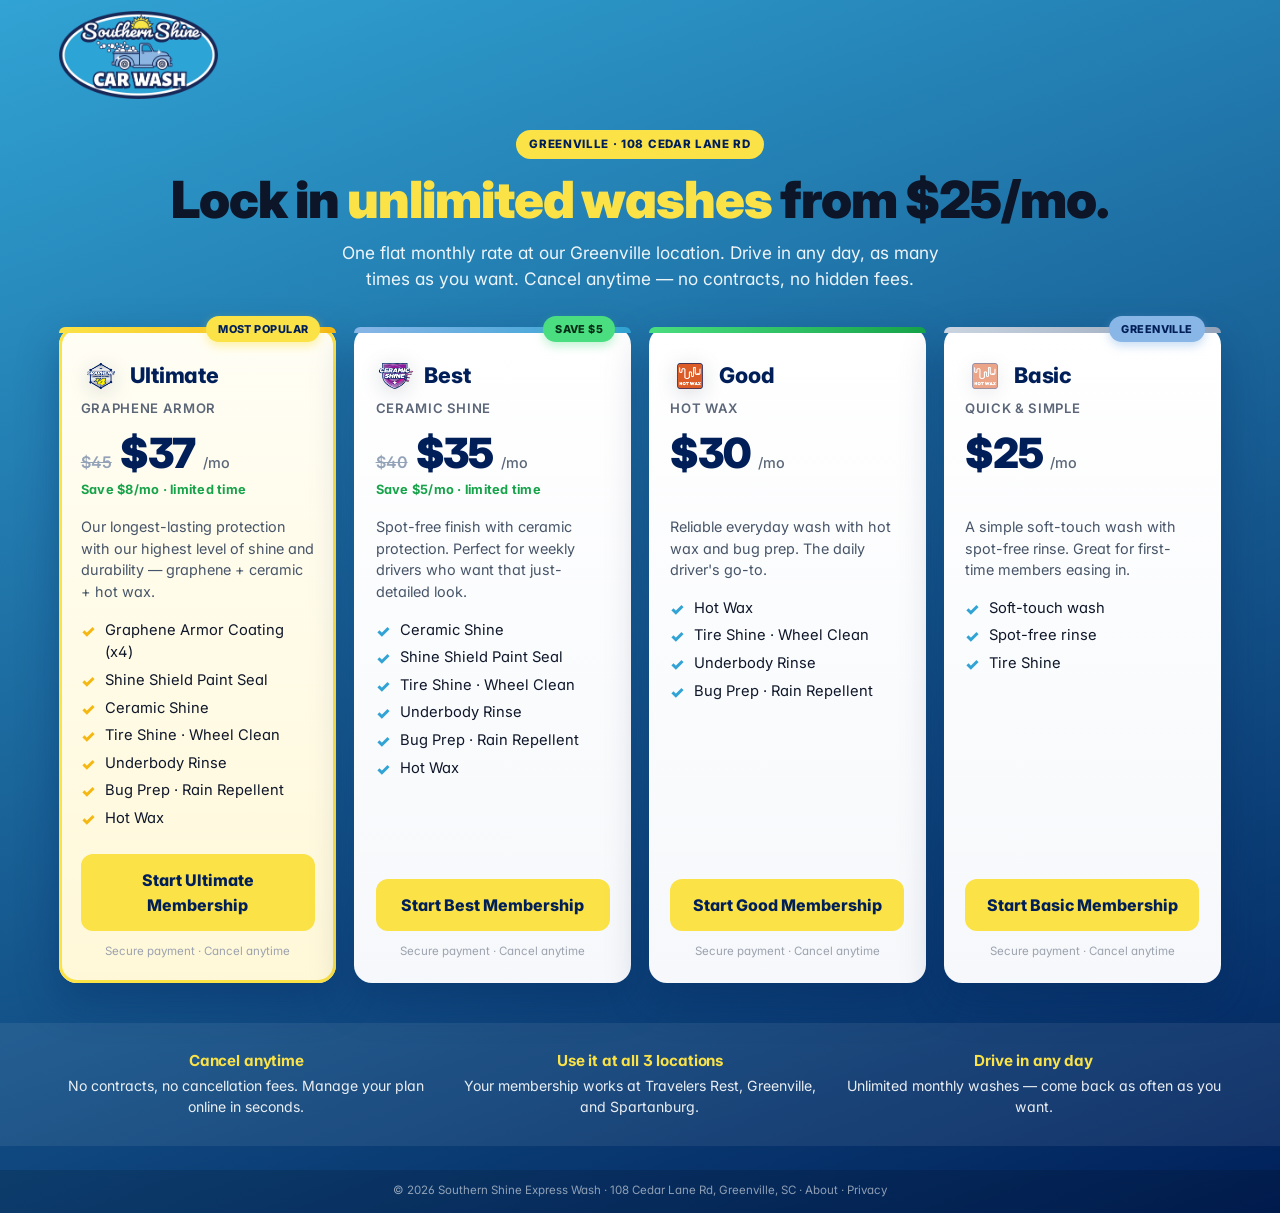
==== commit ed73c58a: "fix(membership): tier icon now inline with plan name (was stacked above) Per Alex 2026-05-27 ('the i" ====
--- a/membership-greenville.html
+++ b/membership-greenville.html
@@ -129,13 +129,24 @@
   box-shadow: 0 4px 10px rgba(136, 182, 231, .45);
 }
 
-.mb-plan .tier-icon {
-  width: 56px; height: 56px; margin: .2rem 0 .6rem;
+/* Title row — icon next to plan name (set 2026-05-27 per Alex). */
+.mb-plan .mb-plan-title-row {
+  display: flex; align-items: center; gap: .55rem;
+  margin: .2rem 0 .15rem;
+}
+.mb-plan .mb-plan-title-row .tier-icon {
+  width: 40px; height: 40px; margin: 0;
   display: flex; align-items: center; justify-content: center;
+  flex-shrink: 0;
 }
 .mb-plan .tier-icon img { max-width: 100%; max-height: 100%; }
 
+.mb-plan .mb-plan-title-row h3 {
+  margin: 0;
+  font-size: 1.35rem; color: #001f59; font-weight: 800; letter-spacing: -.01em;
+}
 .mb-plan h3 {
+  /* Legacy fallback if any h3 isn't wrapped in a title row */
   margin: 0 0 .15rem; font-size: 1.35rem;
   color: #001f59; font-weight: 800; letter-spacing: -.01em;
 }
@@ -250,8 +261,10 @@
         <!-- ───────── ULTIMATE — most expensive on LEFT ───────── -->
         <article class="mb-plan featured tier-ultimate">
           <span class="mb-plan-badge">Most Popular</span>
-          <div class="tier-icon"><img src="images/graphene-icon.png" alt="Graphene Armor Coating" /></div>
-          <h3>Ultimate</h3>
+          <div class="mb-plan-title-row">
+            <div class="tier-icon"><img src="images/graphene-icon.png" alt="Graphene Armor Coating" /></div>
+            <h3>Ultimate</h3>
+          </div>
           <p class="headline">Graphene Armor</p>
           <p class="price-row">
             <span class="was">$45</span>
@@ -276,8 +289,10 @@
         <!-- ───────── BEST ───────── -->
         <article class="mb-plan tier-best">
           <span class="mb-plan-badge badge-save">Save $5</span>
-          <div class="tier-icon"><img src="images/ceramic-icon.png" alt="Ceramic Shine" /></div>
-          <h3>Best</h3>
+          <div class="mb-plan-title-row">
+            <div class="tier-icon"><img src="images/ceramic-icon.png" alt="Ceramic Shine" /></div>
+            <h3>Best</h3>
+          </div>
           <p class="headline">Ceramic Shine</p>
           <p class="price-row">
             <span class="was">$40</span>
@@ -300,8 +315,10 @@
 
         <!-- ───────── GOOD ───────── -->
         <article class="mb-plan tier-good">
-          <div class="tier-icon"><img src="images/hot-wax-icon.png" alt="Hot Wax" /></div>
-          <h3>Good</h3>
+          <div class="mb-plan-title-row">
+            <div class="tier-icon"><img src="images/hot-wax-icon.png" alt="Hot Wax" /></div>
+            <h3>Good</h3>
+          </div>
           <p class="headline">Hot Wax</p>
           <p class="price-row">
             <span class="amount">$30</span><span class="per">/mo</span>
@@ -322,8 +339,10 @@
         <!-- ───────── BASIC — cheapest on RIGHT, Greenville-only ───────── -->
         <article class="mb-plan tier-basic">
           <span class="mb-plan-badge badge-loc">Greenville</span>
-          <div class="tier-icon"><img src="images/hot-wax-icon.png" alt="Quick Wash" style="opacity:.55;" /></div>
-          <h3>Basic</h3>
+          <div class="mb-plan-title-row">
+            <div class="tier-icon"><img src="images/hot-wax-icon.png" alt="Quick Wash" style="opacity:.55;" /></div>
+            <h3>Basic</h3>
+          </div>
           <p class="headline">Quick &amp; Simple</p>
           <p class="price-row">
             <span class="amount">$25</span><span class="per">/mo</span>
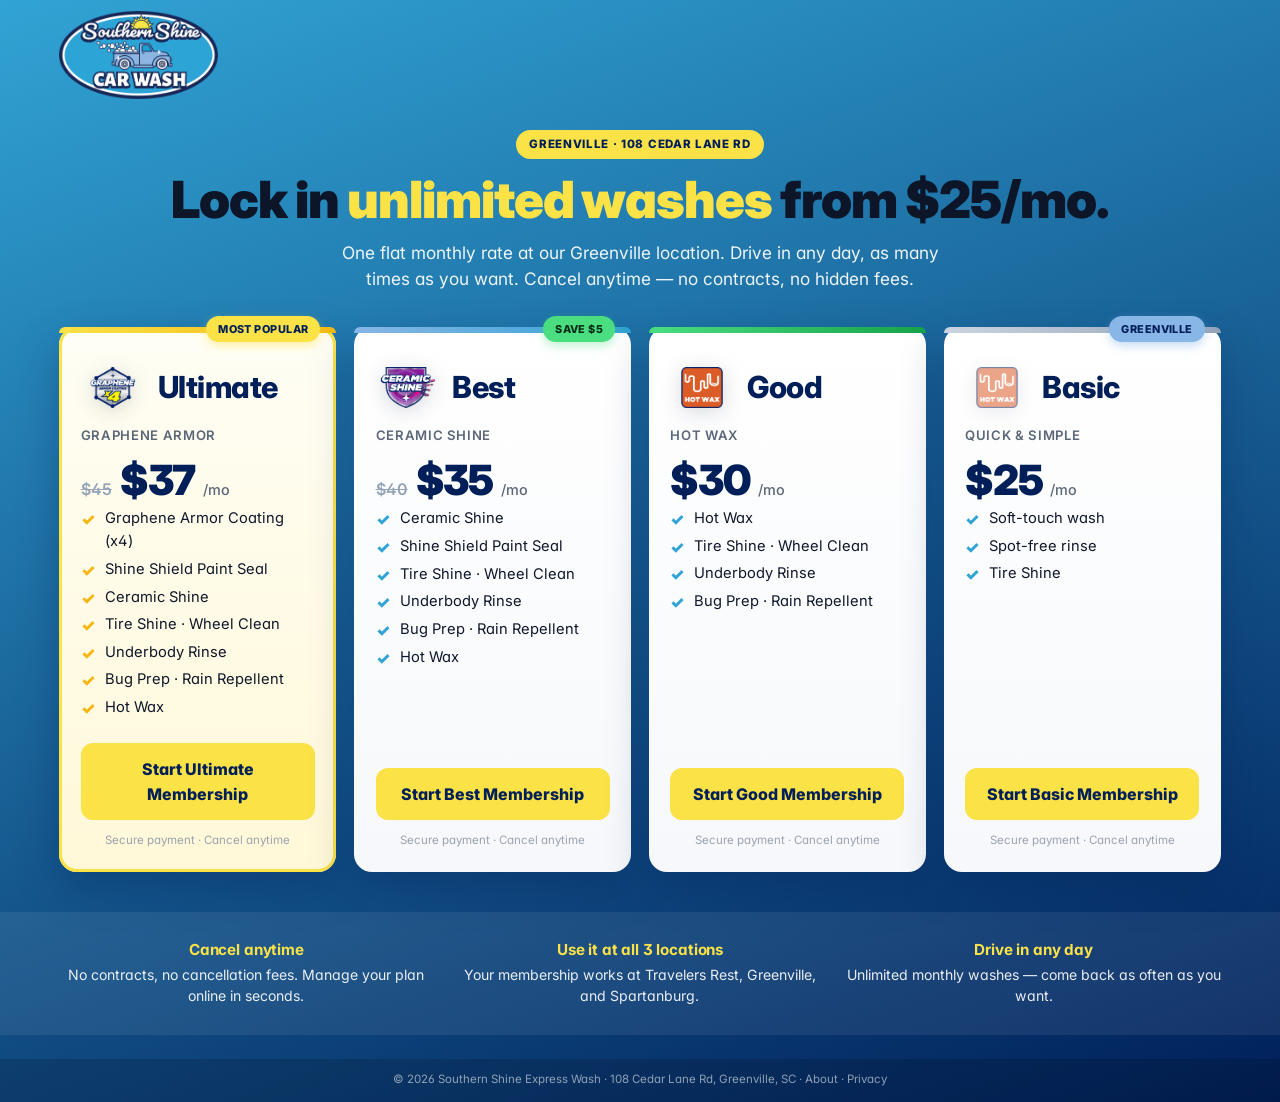
==== commit d3b27e87: "fix(membership): bigger titles+icons, remove descriptions + green savings text Per Alex 2026-05-28: " ====
--- a/membership-greenville.html
+++ b/membership-greenville.html
@@ -129,13 +129,14 @@
   box-shadow: 0 4px 10px rgba(136, 182, 231, .45);
 }
 
-/* Title row — icon next to plan name (set 2026-05-27 per Alex). */
+/* Title row — icon next to plan name. Sizes bumped 2026-05-28 per Alex
+   ("make titles and icons bigger"). Icon 40→64px, heading 1.35→1.9rem. */
 .mb-plan .mb-plan-title-row {
-  display: flex; align-items: center; gap: .55rem;
-  margin: .2rem 0 .15rem;
+  display: flex; align-items: center; gap: .8rem;
+  margin: .2rem 0 .35rem;
 }
 .mb-plan .mb-plan-title-row .tier-icon {
-  width: 40px; height: 40px; margin: 0;
+  width: 64px; height: 64px; margin: 0;
   display: flex; align-items: center; justify-content: center;
   flex-shrink: 0;
 }
@@ -143,12 +144,13 @@
 
 .mb-plan .mb-plan-title-row h3 {
   margin: 0;
-  font-size: 1.35rem; color: #001f59; font-weight: 800; letter-spacing: -.01em;
+  font-size: 1.9rem; color: #001f59; font-weight: 800;
+  letter-spacing: -.015em; line-height: 1.1;
 }
 .mb-plan h3 {
   /* Legacy fallback if any h3 isn't wrapped in a title row */
-  margin: 0 0 .15rem; font-size: 1.35rem;
-  color: #001f59; font-weight: 800; letter-spacing: -.01em;
+  margin: 0 0 .15rem; font-size: 1.9rem;
+  color: #001f59; font-weight: 800; letter-spacing: -.015em;
 }
 .mb-plan .headline {
   font-size: .82rem; color: #5b6678; margin: 0 0 .9rem;
@@ -170,17 +172,6 @@
 .mb-plan .price-row .per {
   font-size: .9rem; color: #5b6678; font-weight: 500;
 }
-.mb-plan .save-line {
-  font-size: .8rem; color: #16a34a; font-weight: 700;
-  margin: 0 0 1rem; letter-spacing: .02em;
-}
-.mb-plan .save-line.placeholder { color: transparent; user-select: none; }
-
-.mb-plan .who {
-  font-size: .9rem; color: #475569;
-  margin: 0 0 1rem; line-height: 1.5; min-height: 2.7em;
-}
-
 .mb-plan ul {
   list-style: none; padding: 0; margin: 0 0 1.2rem;
   font-size: .92rem; line-height: 1.55; flex-grow: 1;
@@ -270,8 +261,6 @@
             <span class="was">$45</span>
             <span class="amount">$37</span><span class="per">/mo</span>
           </p>
-          <p class="save-line">Save $8/mo · limited time</p>
-          <p class="who">Our longest-lasting protection with our highest level of shine and durability — graphene + ceramic + hot wax.</p>
           <ul>
             <li>Graphene Armor Coating (x4)</li>
             <li>Shine Shield Paint Seal</li>
@@ -298,8 +287,6 @@
             <span class="was">$40</span>
             <span class="amount">$35</span><span class="per">/mo</span>
           </p>
-          <p class="save-line">Save $5/mo · limited time</p>
-          <p class="who">Spot-free finish with ceramic protection. Perfect for weekly drivers who want that just-detailed look.</p>
           <ul>
             <li>Ceramic Shine</li>
             <li>Shine Shield Paint Seal</li>
@@ -323,8 +310,6 @@
           <p class="price-row">
             <span class="amount">$30</span><span class="per">/mo</span>
           </p>
-          <p class="save-line placeholder">_</p>
-          <p class="who">Reliable everyday wash with hot wax and bug prep. The daily driver's go-to.</p>
           <ul>
             <li>Hot Wax</li>
             <li>Tire Shine · Wheel Clean</li>
@@ -347,8 +332,6 @@
           <p class="price-row">
             <span class="amount">$25</span><span class="per">/mo</span>
           </p>
-          <p class="save-line placeholder">_</p>
-          <p class="who">A simple soft-touch wash with spot-free rinse. Great for first-time members easing in.</p>
           <ul>
             <li>Soft-touch wash</li>
             <li>Spot-free rinse</li>
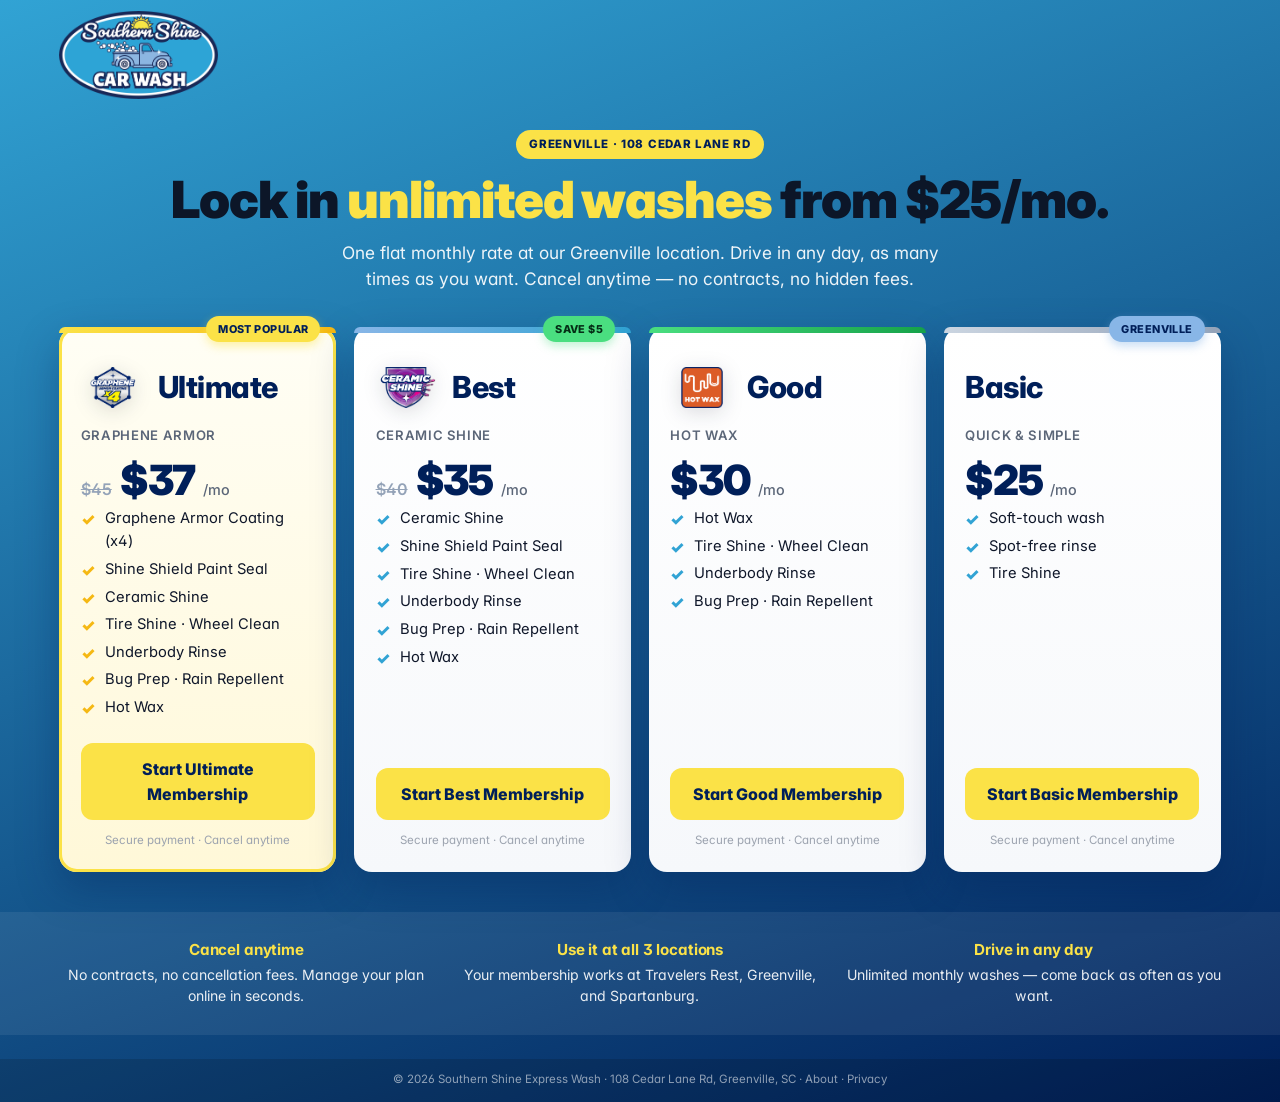
==== commit e40e0b28: "fix(membership-greenville): remove icon from Basic card Per Alex 2026-05-29 — the Basic tier doesn't" ====
--- a/membership-greenville.html
+++ b/membership-greenville.html
@@ -147,6 +147,12 @@
   font-size: 1.9rem; color: #001f59; font-weight: 800;
   letter-spacing: -.015em; line-height: 1.1;
 }
+/* Basic tier has no icon — pad the title row vertically so its h3
+   sits at the same baseline as the other 3 cards' h3s (which are
+   pushed down by the 64px icon next to them). Set 2026-05-29 per Alex. */
+.mb-plan .mb-plan-title-row.mb-plan-title-row-noicon {
+  min-height: 64px;
+}
 .mb-plan h3 {
   /* Legacy fallback if any h3 isn't wrapped in a title row */
   margin: 0 0 .15rem; font-size: 1.9rem;
@@ -324,8 +330,7 @@
         <!-- ───────── BASIC — cheapest on RIGHT, Greenville-only ───────── -->
         <article class="mb-plan tier-basic">
           <span class="mb-plan-badge badge-loc">Greenville</span>
-          <div class="mb-plan-title-row">
-            <div class="tier-icon"><img src="images/hot-wax-icon.png" alt="Quick Wash" style="opacity:.55;" /></div>
+          <div class="mb-plan-title-row mb-plan-title-row-noicon">
             <h3>Basic</h3>
           </div>
           <p class="headline">Quick &amp; Simple</p>
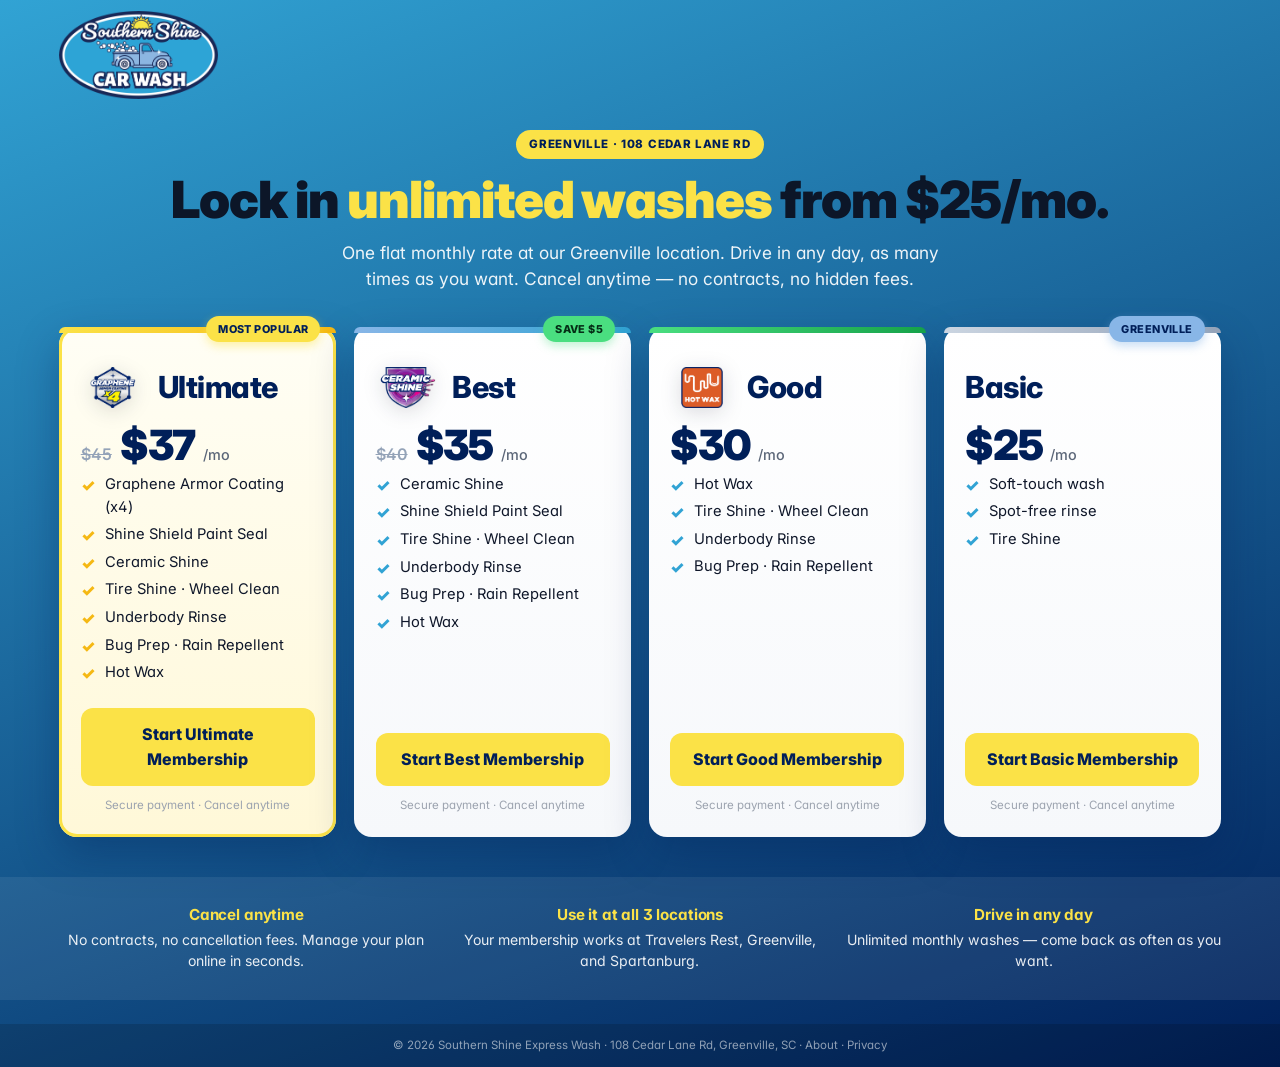
==== commit f8ebad30: "fix(membership): drop redundant .headline text under plan name Per Alex 2026-05-29 — 'the icon and t" ====
--- a/membership-greenville.html
+++ b/membership-greenville.html
@@ -158,11 +158,6 @@
   margin: 0 0 .15rem; font-size: 1.9rem;
   color: #001f59; font-weight: 800; letter-spacing: -.015em;
 }
-.mb-plan .headline {
-  font-size: .82rem; color: #5b6678; margin: 0 0 .9rem;
-  font-weight: 600; text-transform: uppercase; letter-spacing: .05em;
-}
-
 .mb-plan .price-row {
   display: flex; align-items: baseline; gap: .5rem;
   margin: 0 0 .35rem;
@@ -262,7 +257,6 @@
             <div class="tier-icon"><img src="images/graphene-icon.png" alt="Graphene Armor Coating" /></div>
             <h3>Ultimate</h3>
           </div>
-          <p class="headline">Graphene Armor</p>
           <p class="price-row">
             <span class="was">$45</span>
             <span class="amount">$37</span><span class="per">/mo</span>
@@ -288,7 +282,6 @@
             <div class="tier-icon"><img src="images/ceramic-icon.png" alt="Ceramic Shine" /></div>
             <h3>Best</h3>
           </div>
-          <p class="headline">Ceramic Shine</p>
           <p class="price-row">
             <span class="was">$40</span>
             <span class="amount">$35</span><span class="per">/mo</span>
@@ -312,7 +305,6 @@
             <div class="tier-icon"><img src="images/hot-wax-icon.png" alt="Hot Wax" /></div>
             <h3>Good</h3>
           </div>
-          <p class="headline">Hot Wax</p>
           <p class="price-row">
             <span class="amount">$30</span><span class="per">/mo</span>
           </p>
@@ -333,7 +325,6 @@
           <div class="mb-plan-title-row mb-plan-title-row-noicon">
             <h3>Basic</h3>
           </div>
-          <p class="headline">Quick &amp; Simple</p>
           <p class="price-row">
             <span class="amount">$25</span><span class="per">/mo</span>
           </p>
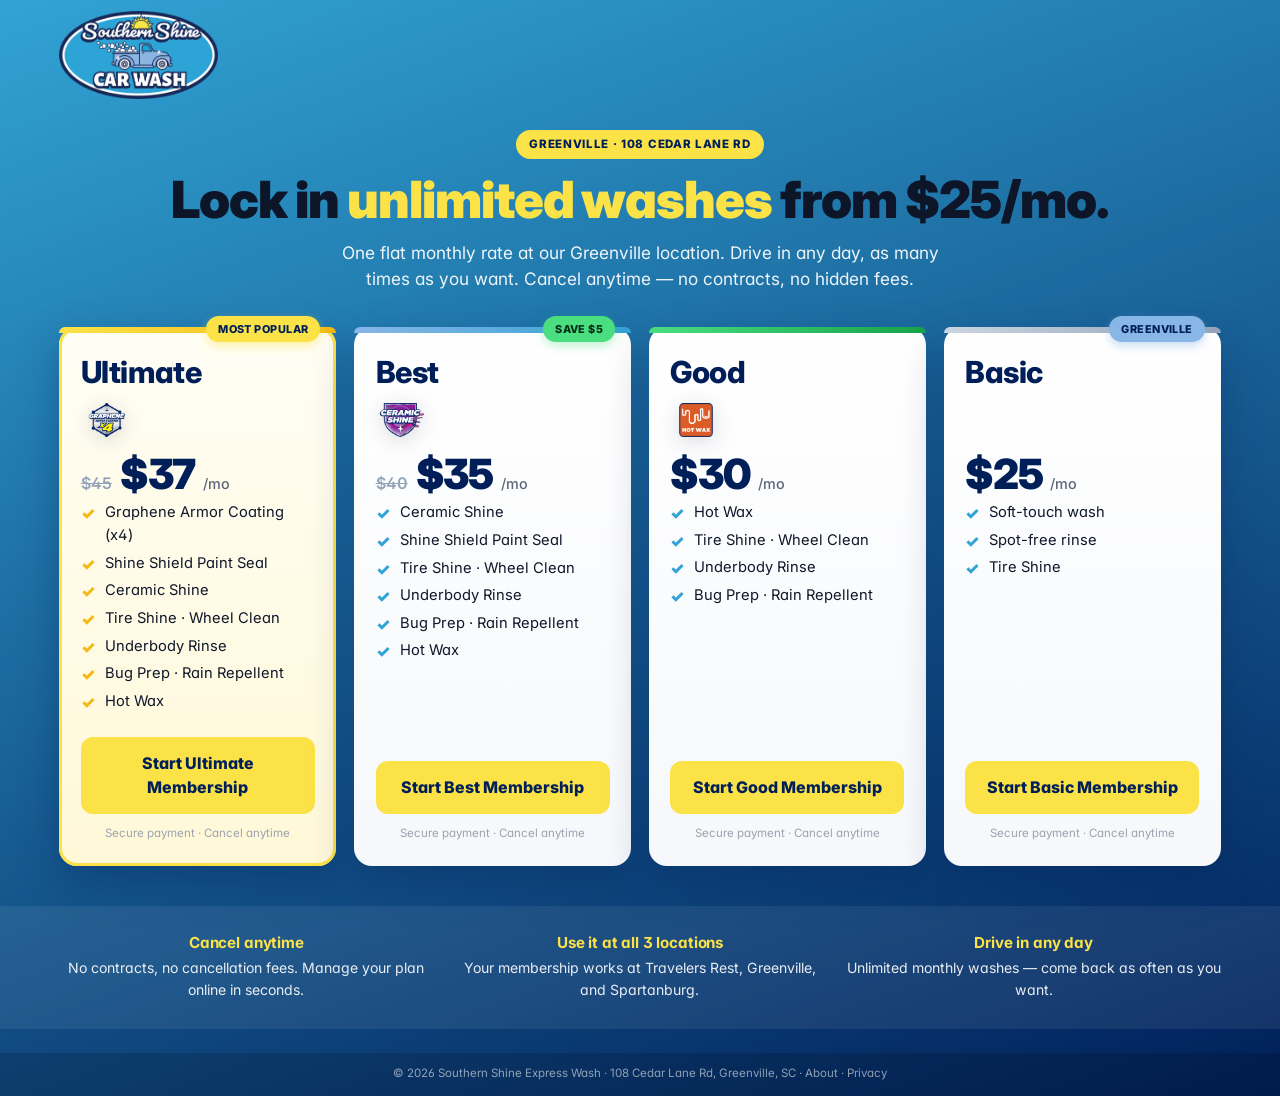
==== commit f183d38b: "fix(membership): stack icon BELOW plan name (was awkward beside) Per Alex 2026-05-29 — the icon-next" ====
--- a/membership-greenville.html
+++ b/membership-greenville.html
@@ -129,14 +129,17 @@
   box-shadow: 0 4px 10px rgba(136, 182, 231, .45);
 }
 
-/* Title row — icon next to plan name. Sizes bumped 2026-05-28 per Alex
-   ("make titles and icons bigger"). Icon 40→64px, heading 1.35→1.9rem. */
+/* Title row — heading on top, icon stacked underneath. Reordered
+   2026-05-29 per Alex ("the icon maybe underneath the name of the
+   wash"). Icon shrunk 64→52px since it's now a supporting visual,
+   not the lead. align-items: flex-start = left-justified. */
 .mb-plan .mb-plan-title-row {
-  display: flex; align-items: center; gap: .8rem;
-  margin: .2rem 0 .35rem;
+  display: flex; flex-direction: column; align-items: flex-start;
+  gap: .3rem;
+  margin: .2rem 0 .5rem;
 }
 .mb-plan .mb-plan-title-row .tier-icon {
-  width: 64px; height: 64px; margin: 0;
+  width: 52px; height: 52px; margin: 0;
   display: flex; align-items: center; justify-content: center;
   flex-shrink: 0;
 }
@@ -148,10 +151,10 @@
   letter-spacing: -.015em; line-height: 1.1;
 }
 /* Basic tier has no icon — pad the title row vertically so its h3
-   sits at the same baseline as the other 3 cards' h3s (which are
-   pushed down by the 64px icon next to them). Set 2026-05-29 per Alex. */
+   sits at the same baseline as the other 3 cards' h3s (which now
+   have a stacked 52px icon below). */
 .mb-plan .mb-plan-title-row.mb-plan-title-row-noicon {
-  min-height: 64px;
+  min-height: calc(1.9rem * 1.1 + .3rem + 52px);
 }
 .mb-plan h3 {
   /* Legacy fallback if any h3 isn't wrapped in a title row */
@@ -254,8 +257,8 @@
         <article class="mb-plan featured tier-ultimate">
           <span class="mb-plan-badge">Most Popular</span>
           <div class="mb-plan-title-row">
+            <h3>Ultimate</h3>
             <div class="tier-icon"><img src="images/graphene-icon.png" alt="Graphene Armor Coating" /></div>
-            <h3>Ultimate</h3>
           </div>
           <p class="price-row">
             <span class="was">$45</span>
@@ -279,8 +282,8 @@
         <article class="mb-plan tier-best">
           <span class="mb-plan-badge badge-save">Save $5</span>
           <div class="mb-plan-title-row">
+            <h3>Best</h3>
             <div class="tier-icon"><img src="images/ceramic-icon.png" alt="Ceramic Shine" /></div>
-            <h3>Best</h3>
           </div>
           <p class="price-row">
             <span class="was">$40</span>
@@ -302,8 +305,8 @@
         <!-- ───────── GOOD ───────── -->
         <article class="mb-plan tier-good">
           <div class="mb-plan-title-row">
+            <h3>Good</h3>
             <div class="tier-icon"><img src="images/hot-wax-icon.png" alt="Hot Wax" /></div>
-            <h3>Good</h3>
           </div>
           <p class="price-row">
             <span class="amount">$30</span><span class="per">/mo</span>
